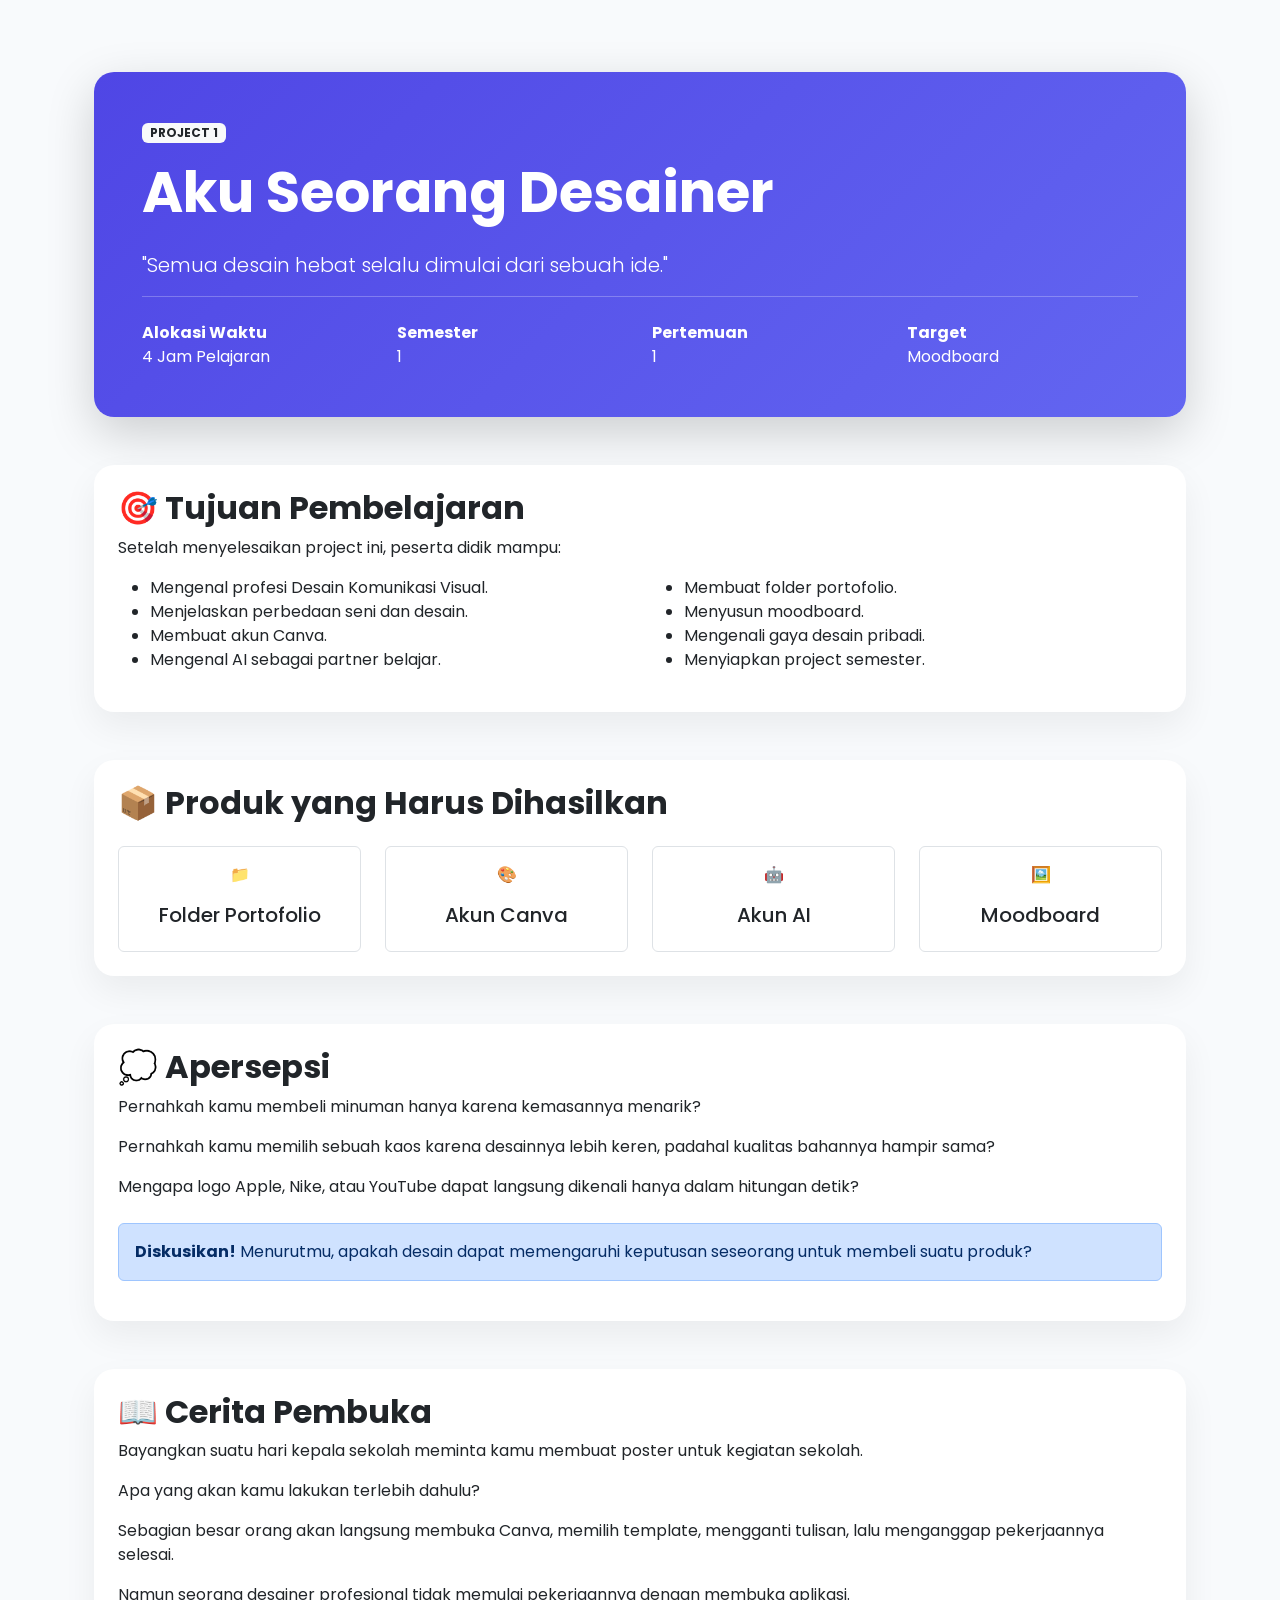
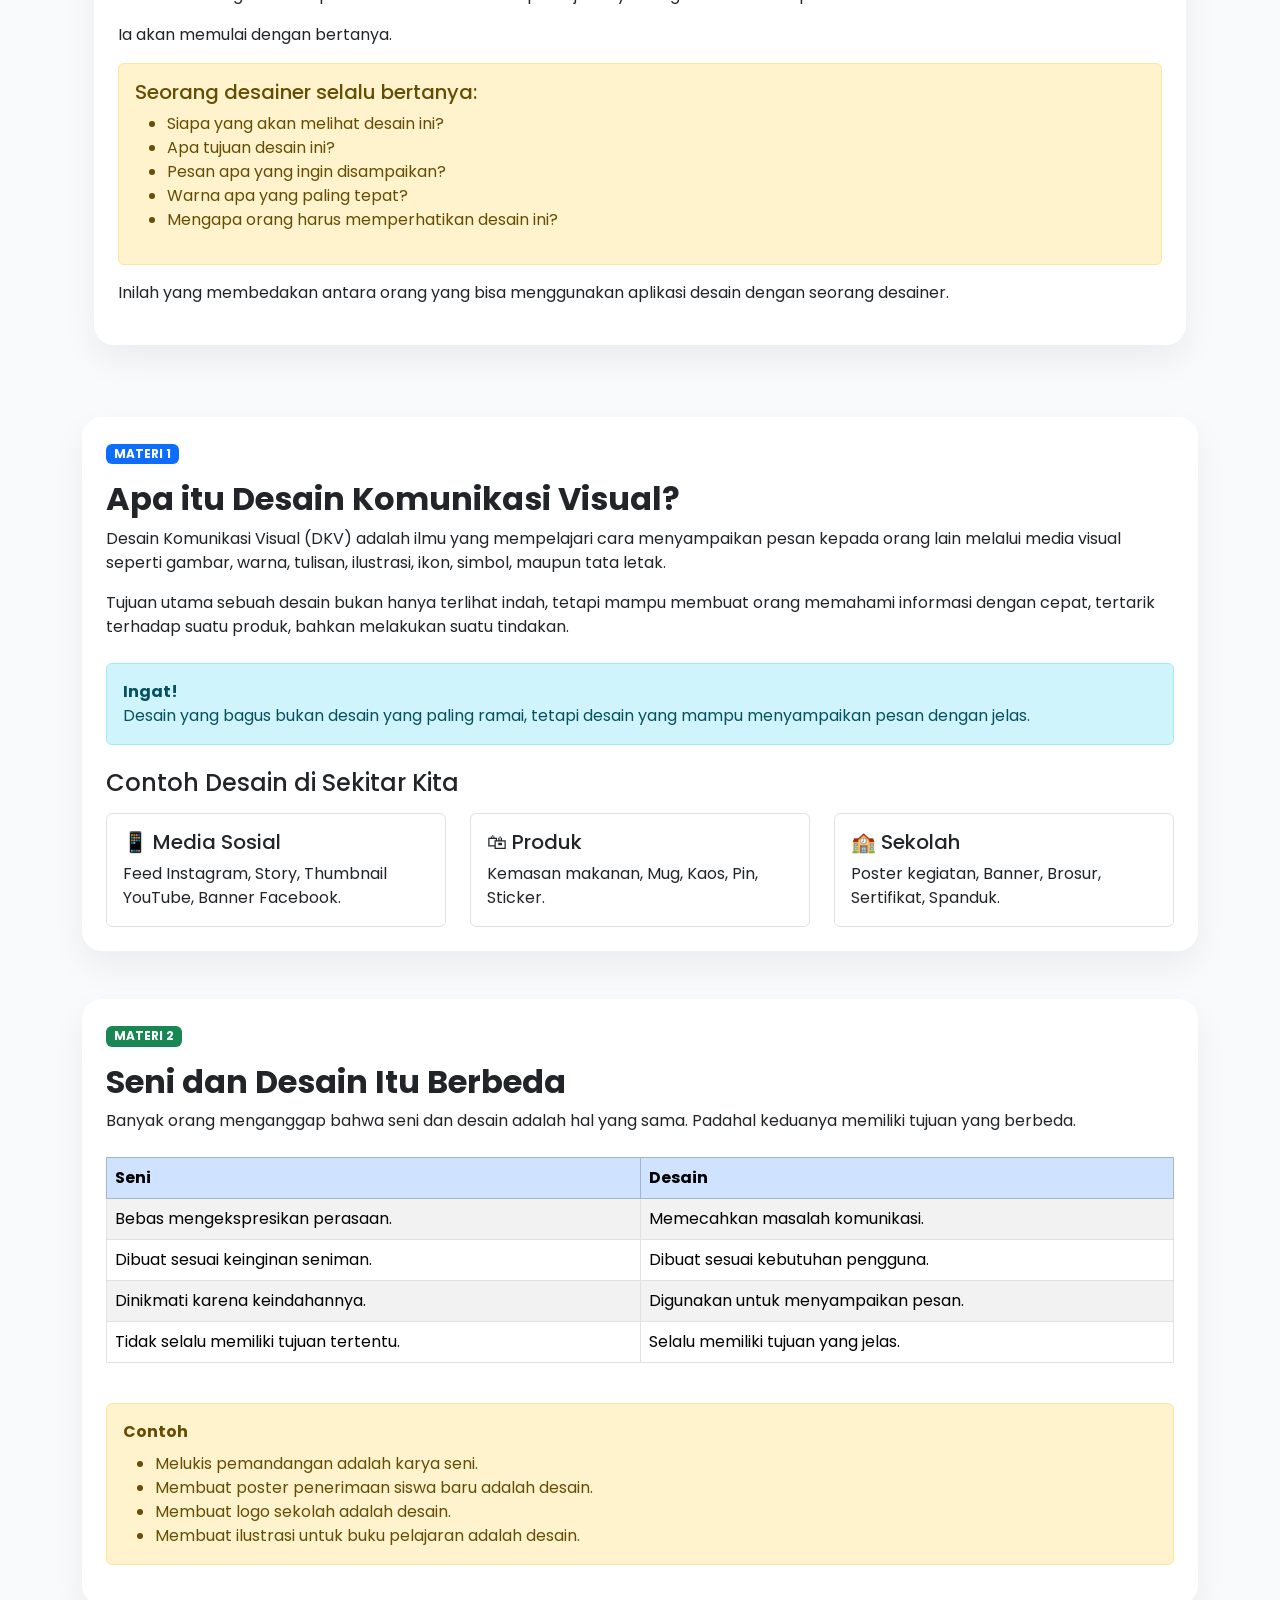
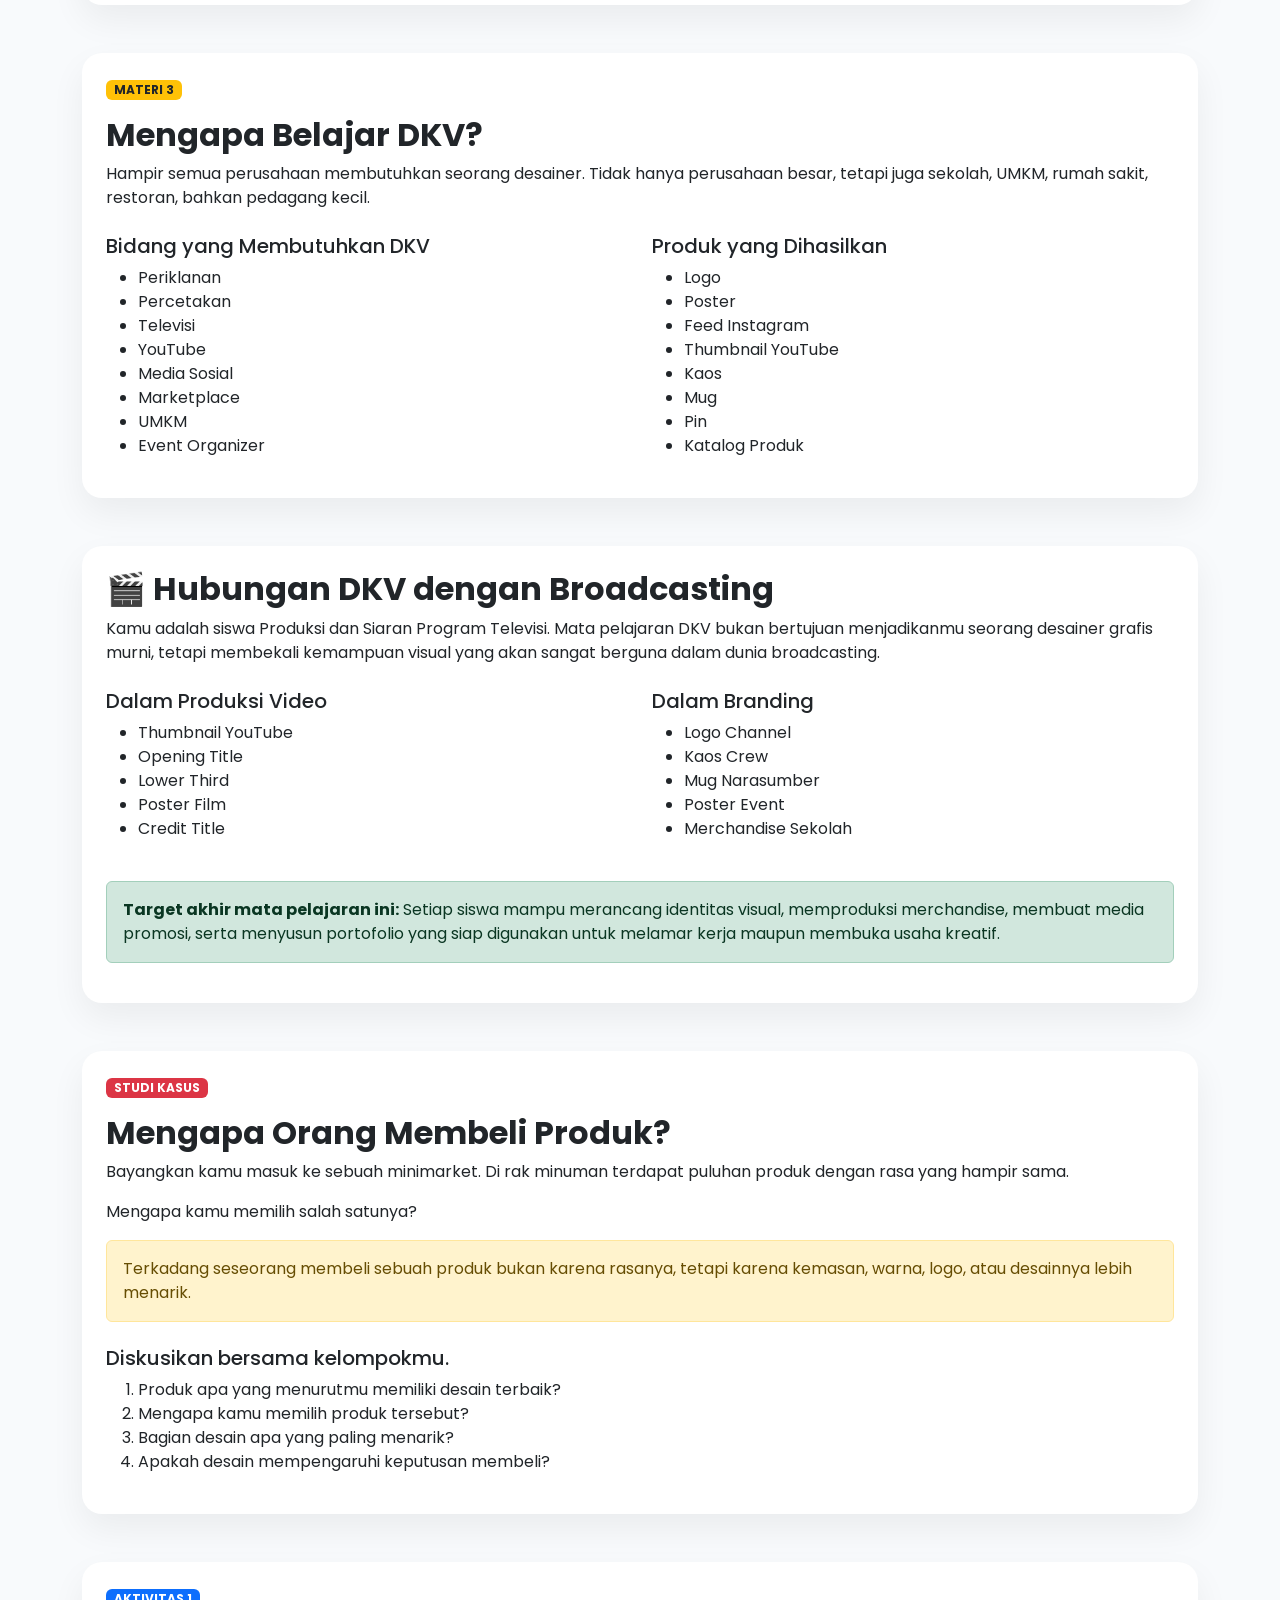
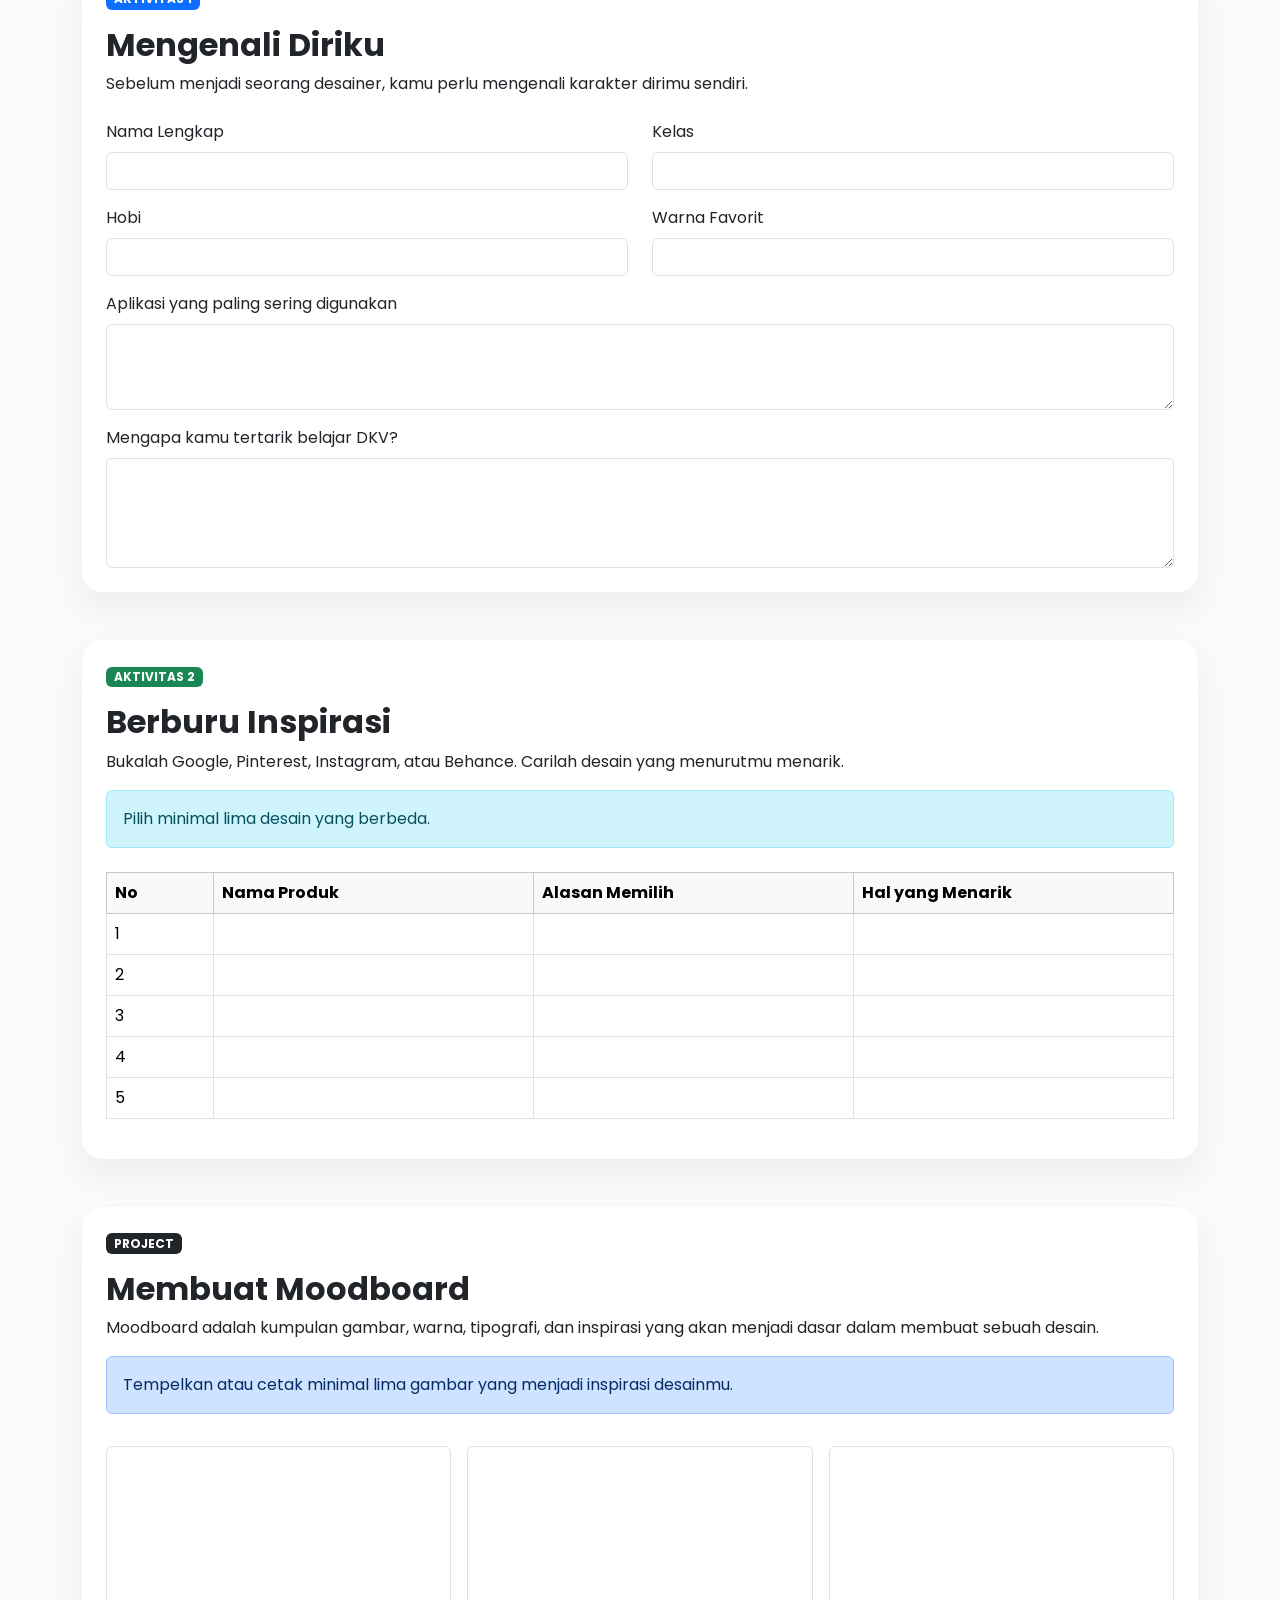
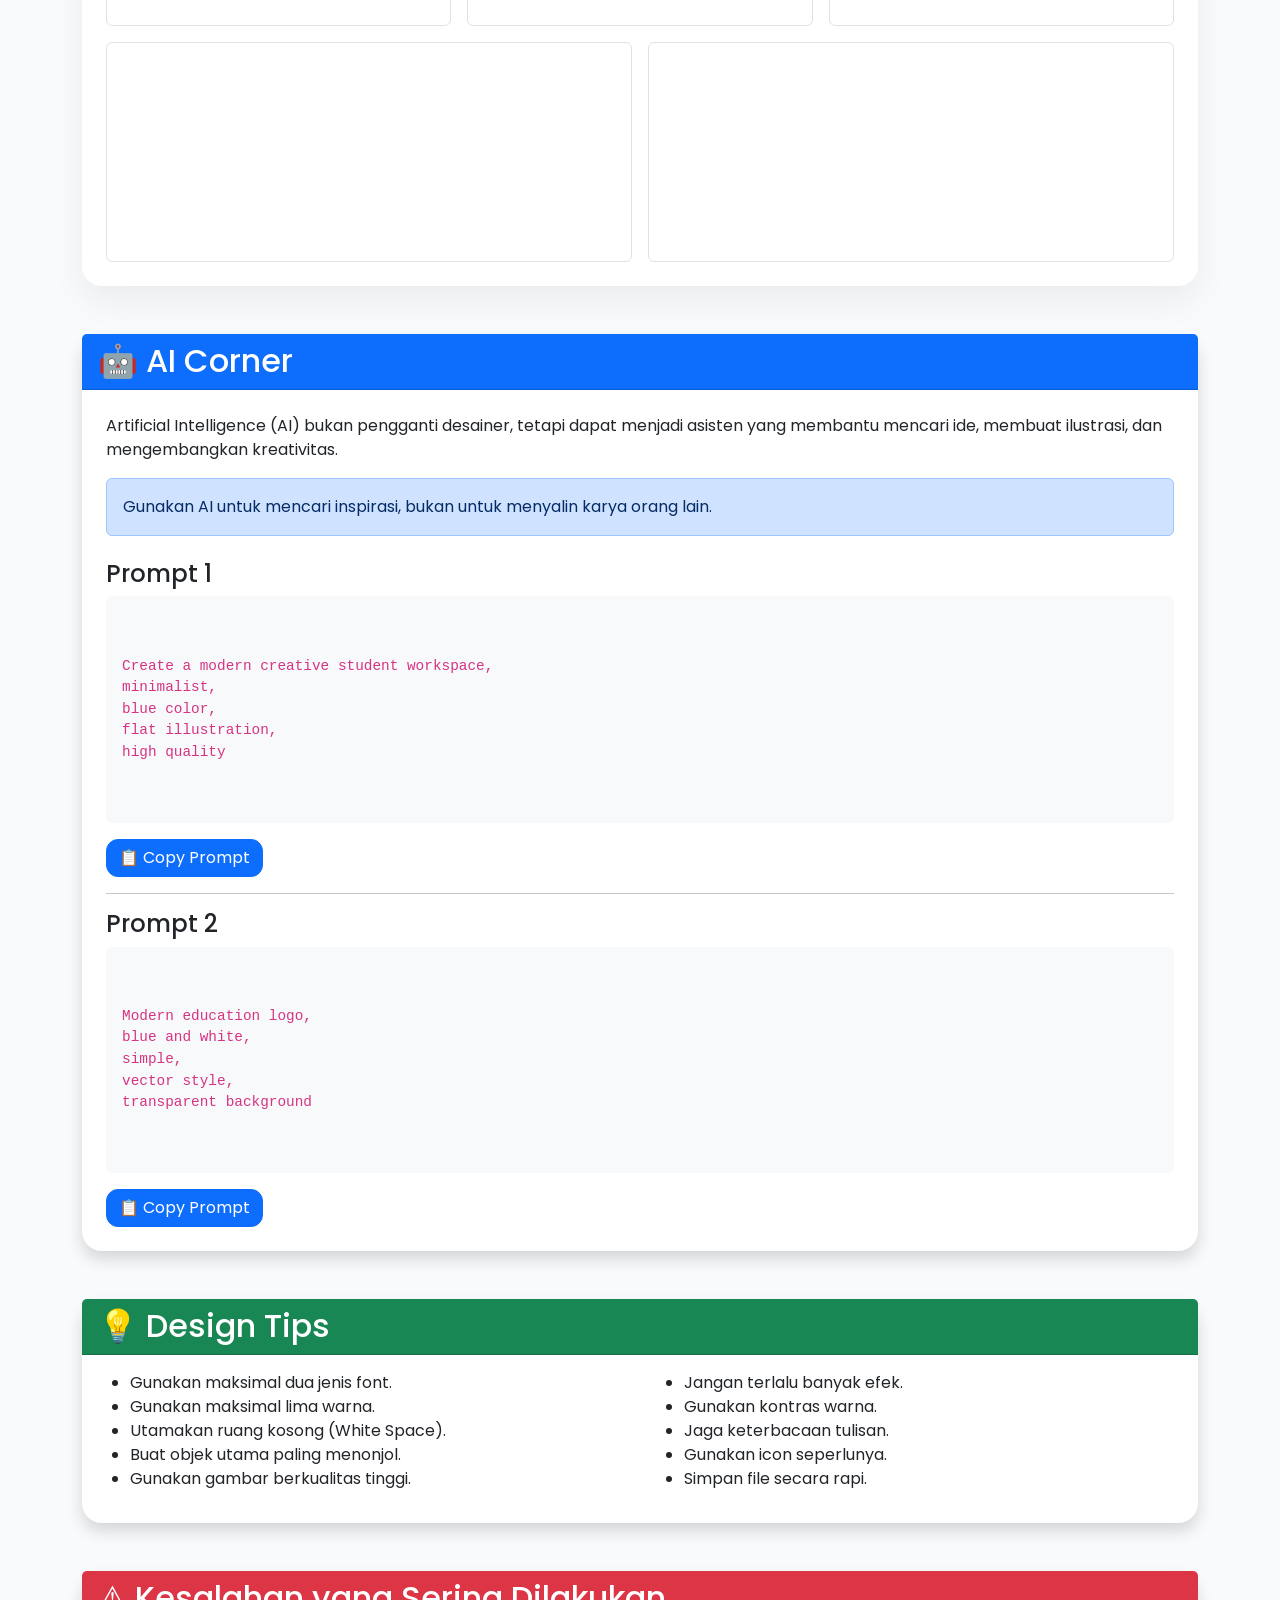
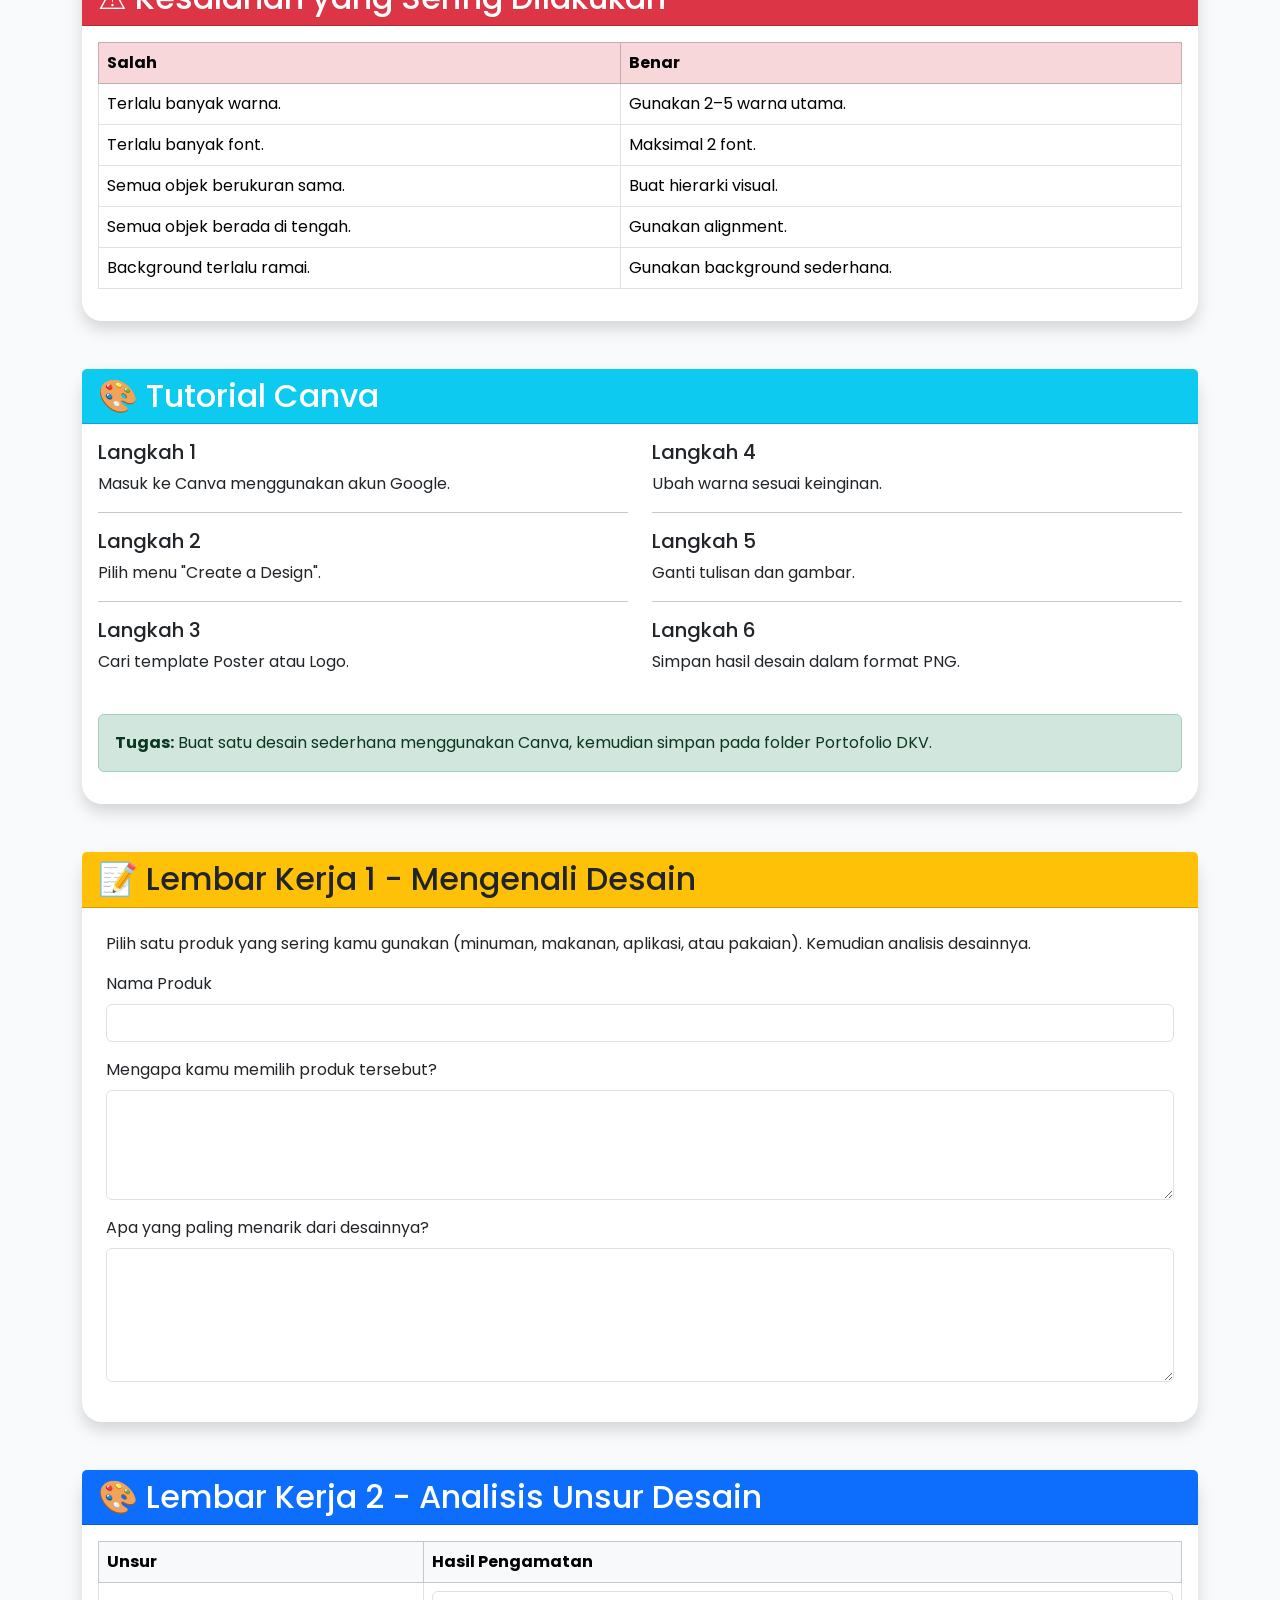
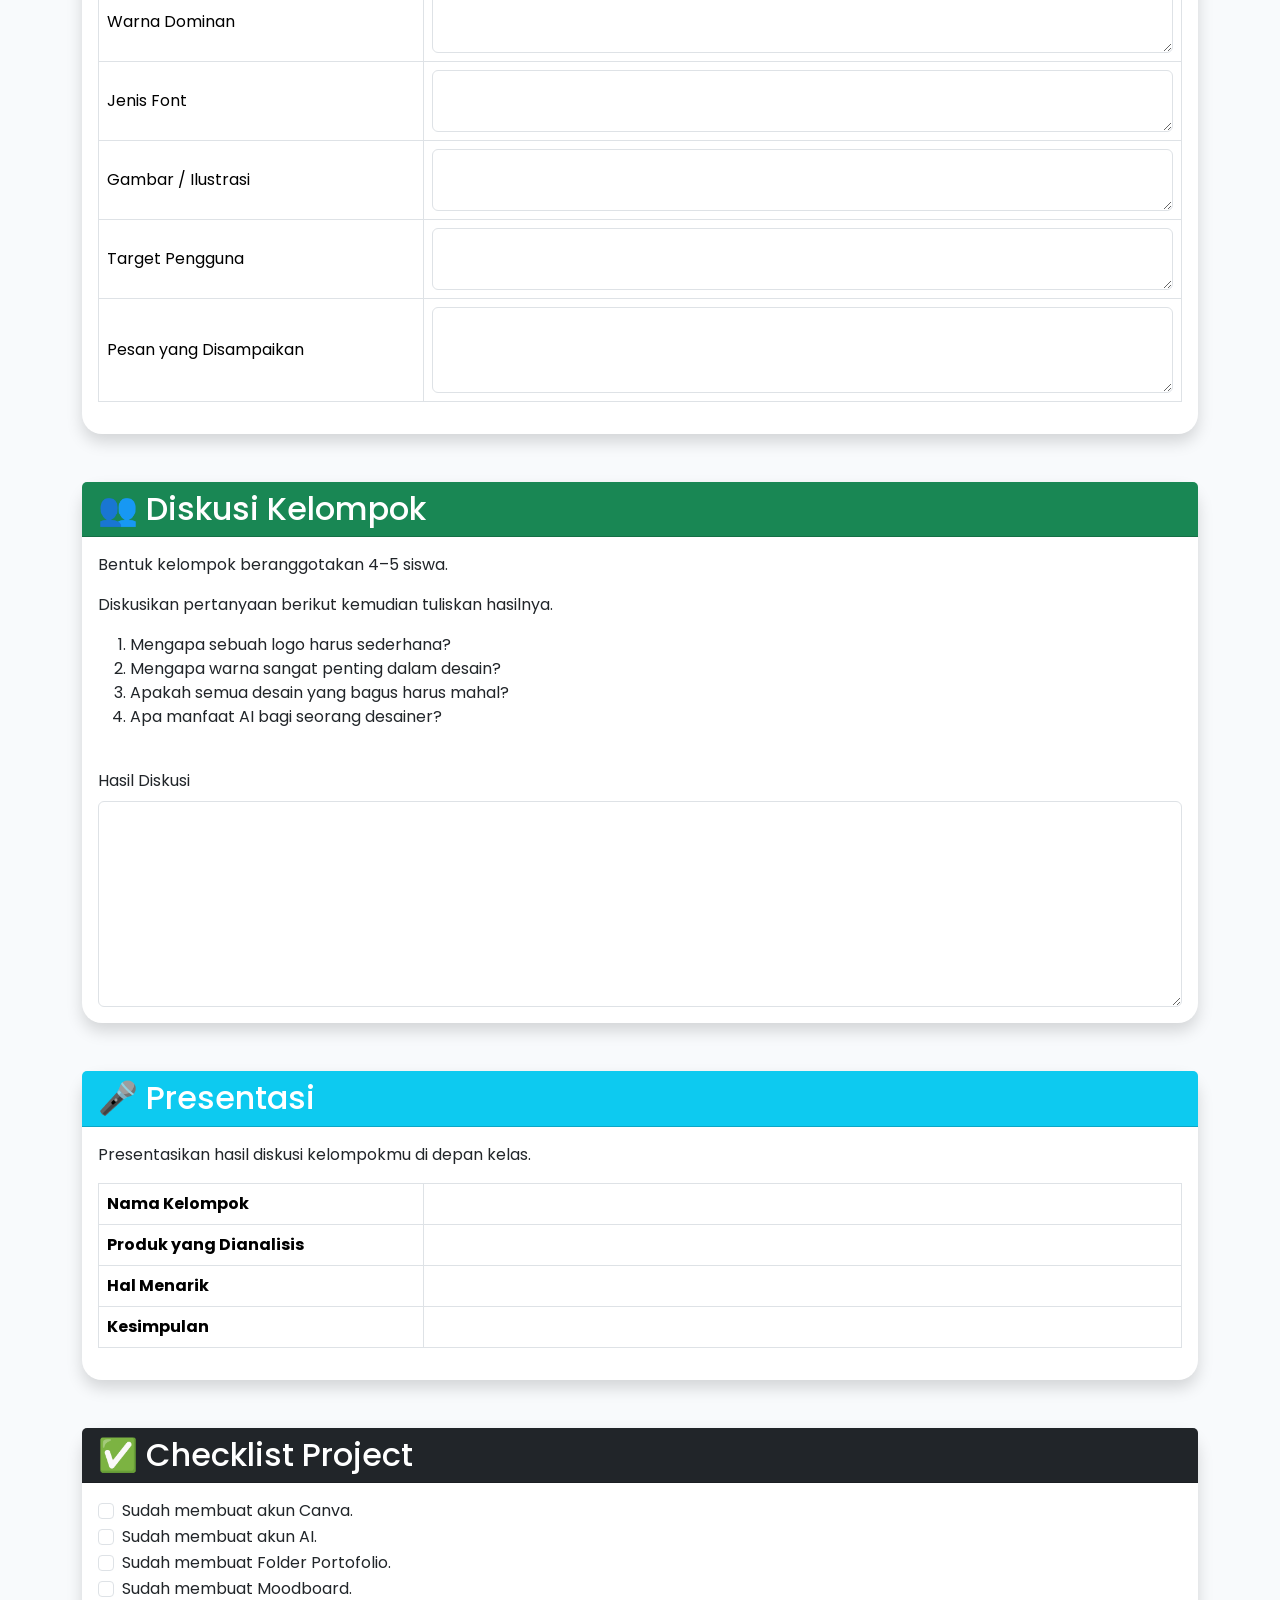
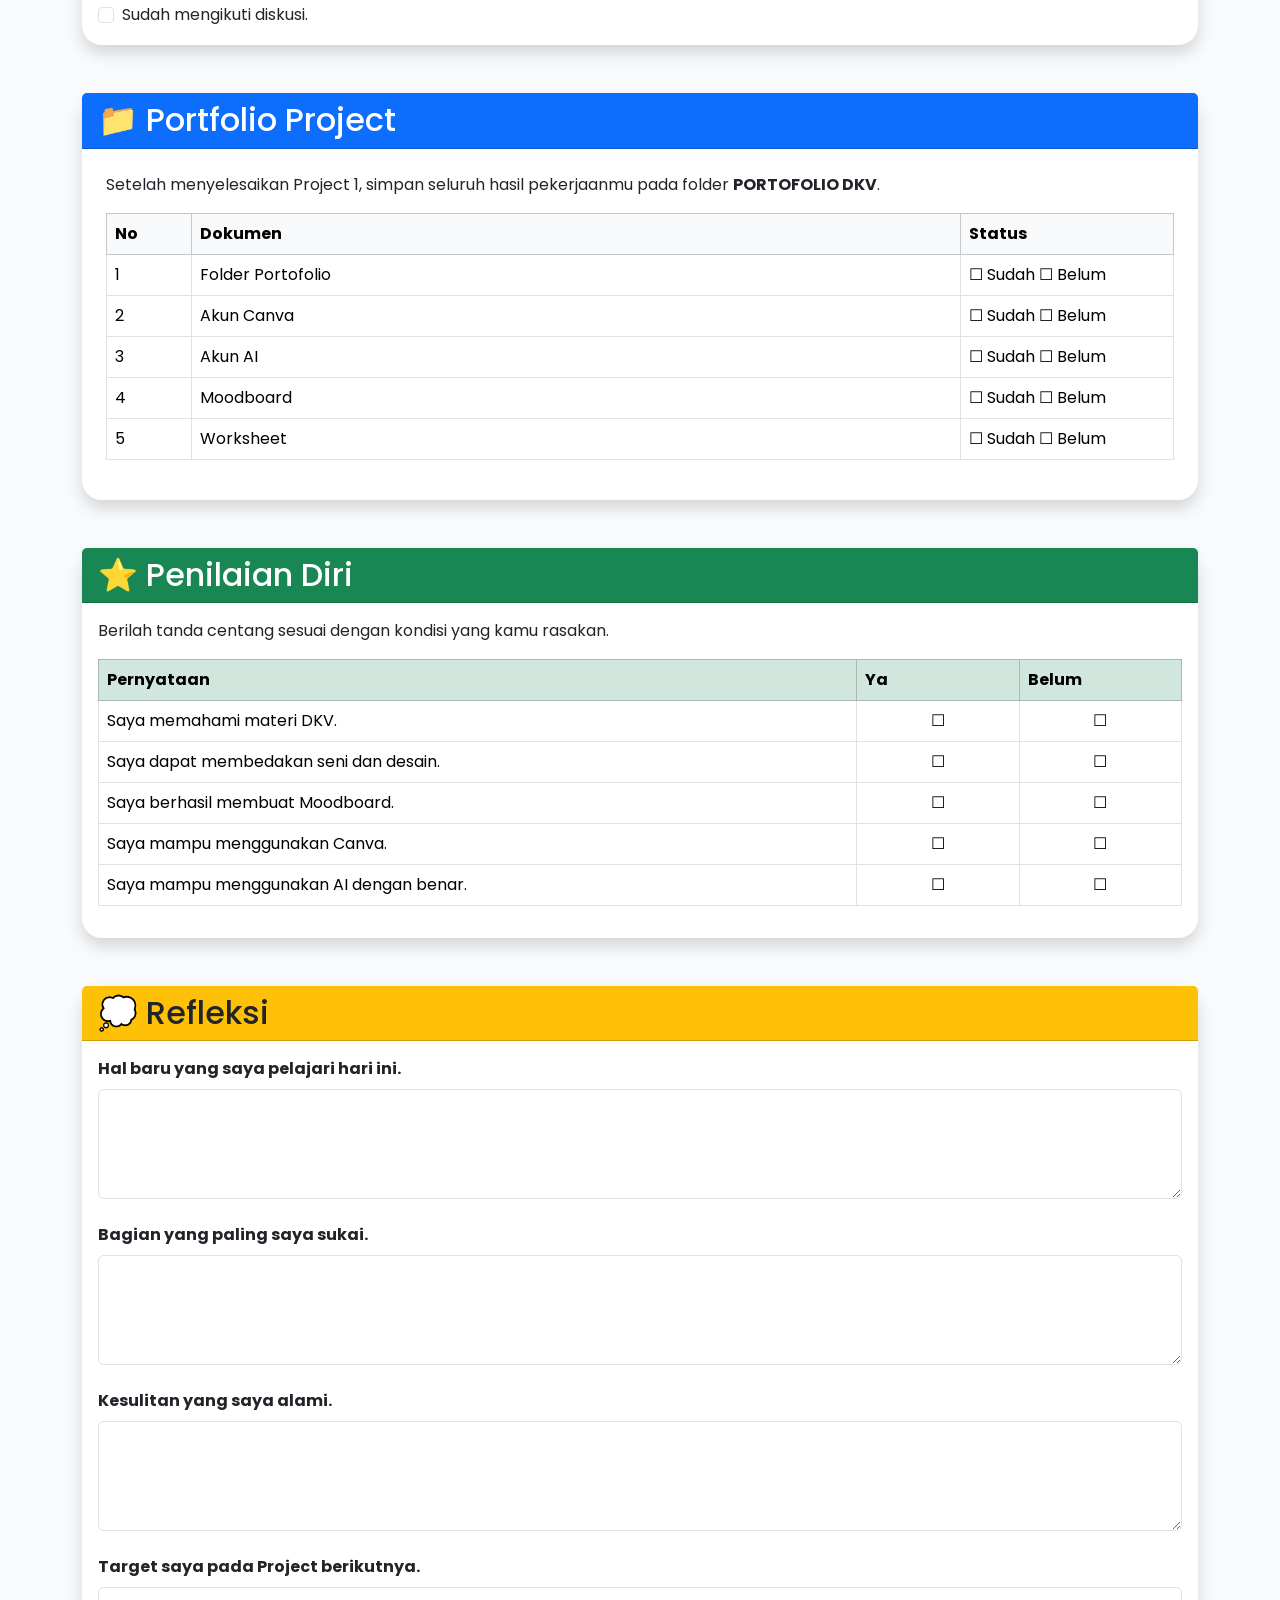
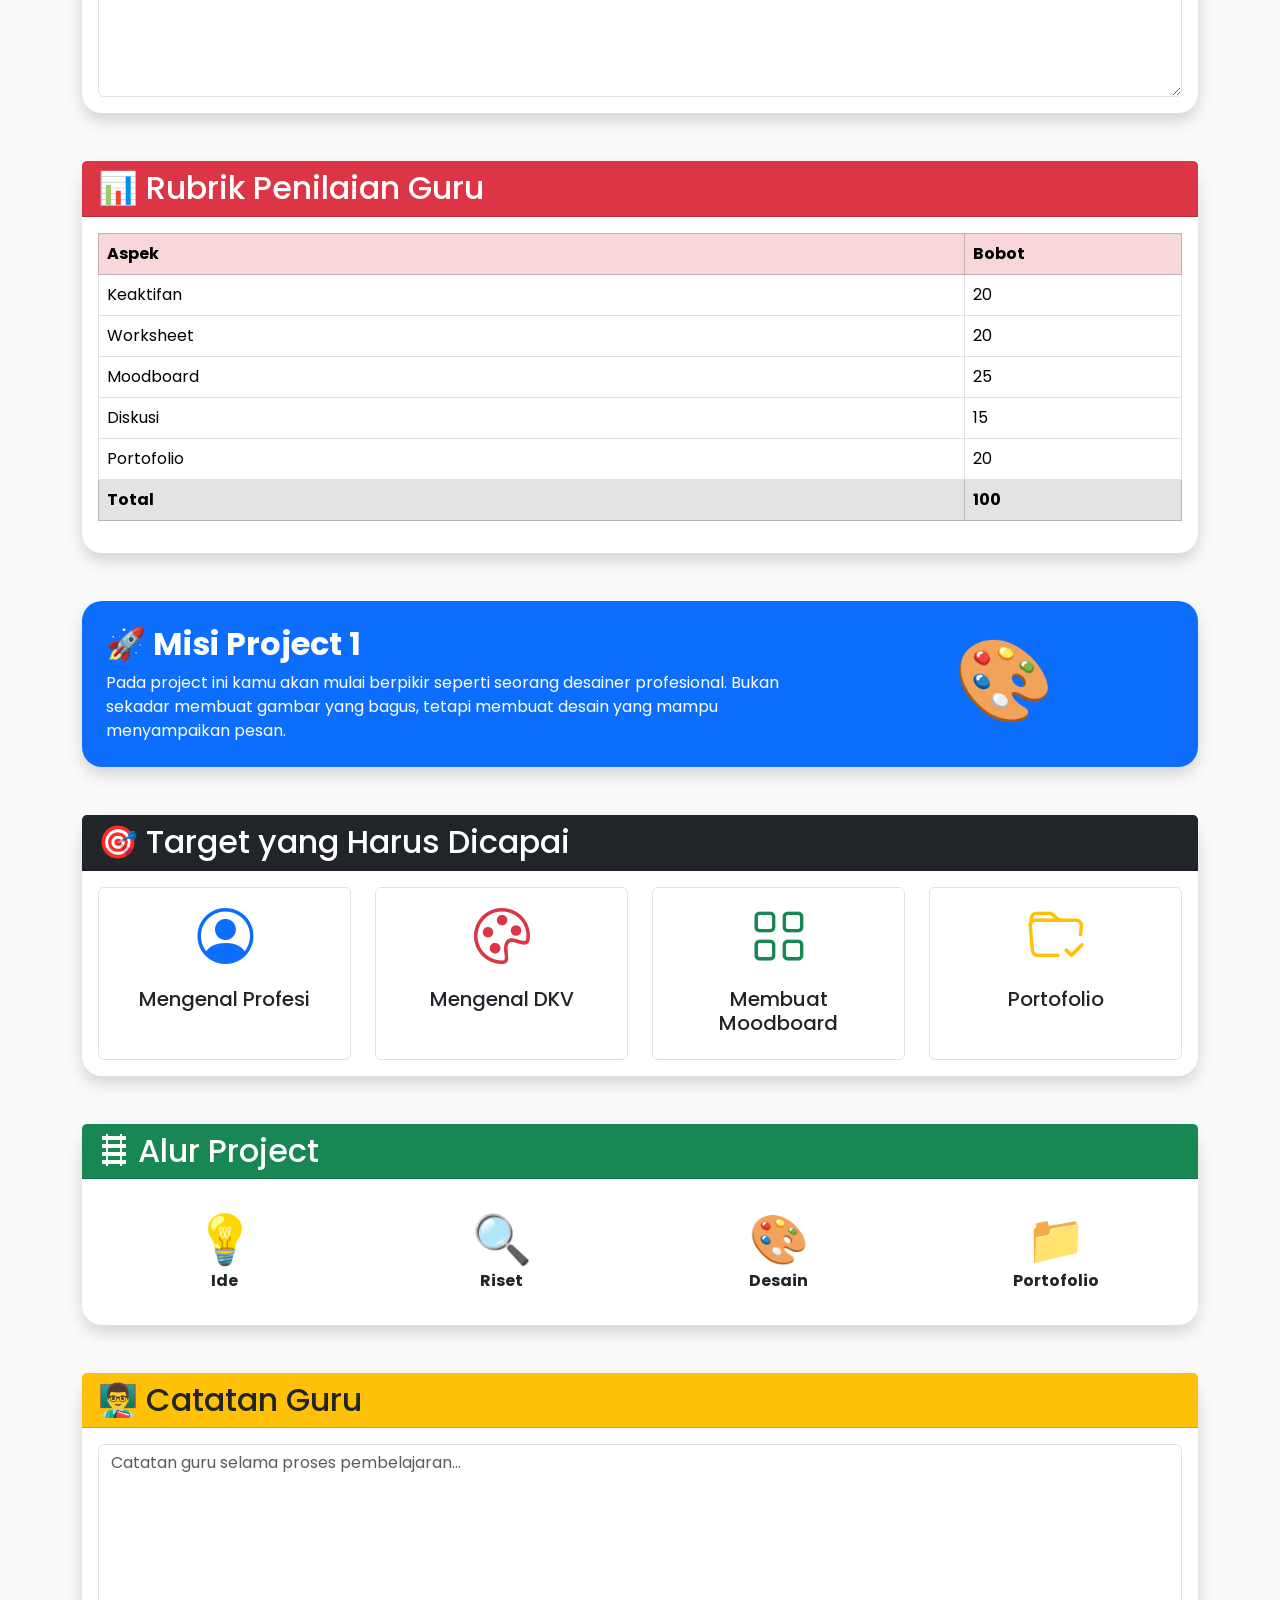
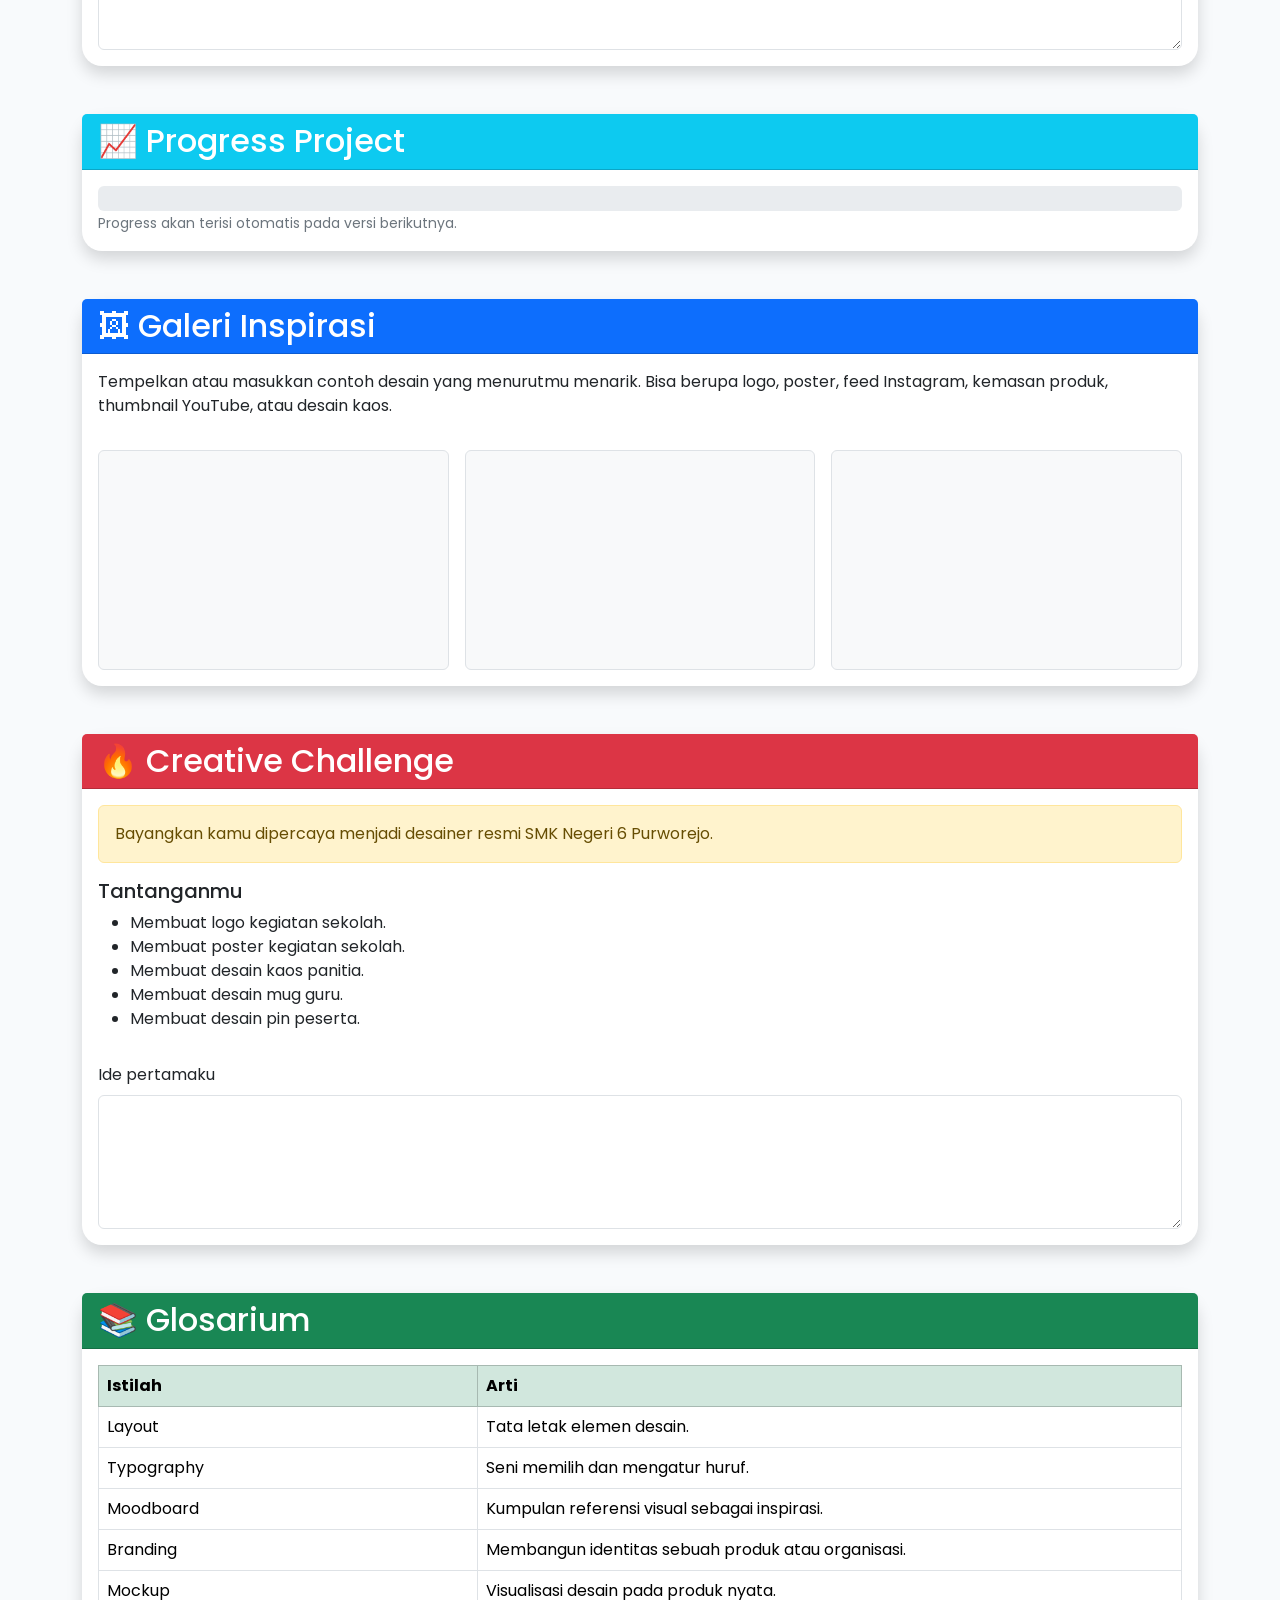
==== project.html @ 038a9706 "feat: complete project 1 workbook with worksheet engine" ====
<!DOCTYPE html>
<html lang="id">

<head>

<meta charset="UTF-8">

<meta name="viewport" content="width=device-width, initial-scale=1">

<title>Project</title>

<link href="https://cdn.jsdelivr.net/npm/bootstrap@5.3.7/dist/css/bootstrap.min.css" rel="stylesheet">

<link href="assets/css/style.css" rel="stylesheet">
<link href="https://cdn.jsdelivr.net/npm/bootstrap-icons@1.13.1/font/bootstrap-icons.css" rel="stylesheet">

</head>

<body>

<div class="container py-5">

    <div id="project-content">

        Loading...

    </div>

</div>

<script src="assets/js/project.js"></script>
<script src="assets/js/worksheet.js"></script>

</body>

</html>
---- assets/css/style.css ----
/* =====================================================
   WORKBOOK DKV
   Version : 1.0
===================================================== */

@import url('https://fonts.googleapis.com/css2?family=Poppins:wght@300;400;500;600;700;800&display=swap');

:root{

    --primary:#4F46E5;
    --primary-light:#EEF2FF;

    --success:#22C55E;
    --warning:#F59E0B;
    --danger:#EF4444;

    --dark:#0F172A;

    --gray:#64748B;

    --border:#E2E8F0;

    --background:#F8FAFC;

    --card:#FFFFFF;

    --radius:20px;

    --shadow:0 15px 35px rgba(0,0,0,.06);

    --transition:.3s ease;

}

*{

    margin:0;
    padding:0;
    box-sizing:border-box;

}

body{

    font-family:'Poppins',sans-serif;

    background:var(--background);

    color:var(--dark);

}

a{

    text-decoration:none;

}

.wrapper{

    display:flex;

    min-height:100vh;

}

/* ===================================
        SIDEBAR
=================================== */

.sidebar{

    width:280px;

    background:white;

    border-right:1px solid var(--border);

    position:fixed;

    top:0;

    left:0;

    bottom:0;

    overflow:auto;

    z-index:1000;

}

.sidebar-header{

    padding:30px;

    display:flex;

    align-items:center;

    gap:15px;

}

.logo{

    width:60px;

    height:60px;

    border-radius:16px;

    background:var(--primary);

    color:white;

    display:flex;

    align-items:center;

    justify-content:center;

    font-size:28px;

}

.menu{

    list-style:none;

    padding:10px;

}

.menu li{

    margin-bottom:10px;

}

.menu a{

    display:flex;

    align-items:center;

    gap:15px;

    padding:15px 20px;

    border-radius:15px;

    color:var(--gray);

    font-weight:500;

    transition:var(--transition);

}

.menu a:hover{

    background:var(--primary-light);

    color:var(--primary);

}

.menu a.active{

    background:var(--primary);

    color:white;

}

/* ===================================
        CONTENT
=================================== */

.content{

    margin-left:280px;

    width:100%;

    padding:35px;

}

/* ===================================
        NAVBAR
=================================== */

.navbar{

    background:white;

    border-radius:var(--radius);

    padding:20px 30px;

    box-shadow:var(--shadow);

}

/* ===================================
        CARD
=================================== */

.card{

    border:none;

    border-radius:var(--radius);

    box-shadow:var(--shadow);

}

.dashboard-card{

    transition:.3s;

}

.dashboard-card:hover{

    transform:translateY(-6px);

}

.project-card{

    transition:.3s;

}

.project-card:hover{

    transform:translateY(-8px);

}

/* ===================================
        WELCOME CARD
=================================== */

.welcome-card{

    background:linear-gradient(135deg,#4F46E5,#6366F1);

    color:white;

}

.welcome-card p{

    color:#E2E8F0 !important;

}

.welcome-card .btn{

    border-radius:12px;

    padding:12px 24px;

}

/* ===================================
        ICON
=================================== */

.icon-circle{

    width:70px;

    height:70px;

    border-radius:18px;

    display:flex;

    align-items:center;

    justify-content:center;

}

/* ===================================
        TIMELINE
=================================== */

.timeline-item{

    position:relative;

}

.timeline-circle{

    width:70px;

    height:70px;

    border-radius:50%;

    display:flex;

    align-items:center;

    justify-content:center;

    margin:auto;

}

/* ===================================
        BUTTON
=================================== */

.btn{

    border-radius:12px;

    transition:.3s;

}

.btn:hover{

    transform:translateY(-2px);

}

/* ===================================
        CODE
=================================== */

code{

    white-space:pre-wrap;

    display:block;

    font-size:.9rem;

}

/* ===================================
        FOOTER
=================================== */

footer{

    margin-top:50px;

}

/* ===================================
        RESPONSIVE
=================================== */

@media(max-width:992px){

    .sidebar{

        display:none;

    }

    .content{

        margin-left:0;

        padding:20px;

    }

}

/* ================================
Worksheet Toast
================================ */

.worksheet-toast{

    position:fixed;

    right:20px;

    bottom:20px;

    background:#198754;

    color:white;

    padding:12px 20px;

    border-radius:12px;

    opacity:0;

    transition:.3s;

    z-index:99999;

    box-shadow:0 10px 25px rgba(0,0,0,.15);

}

.worksheet-toast.show{

    opacity:1;

}
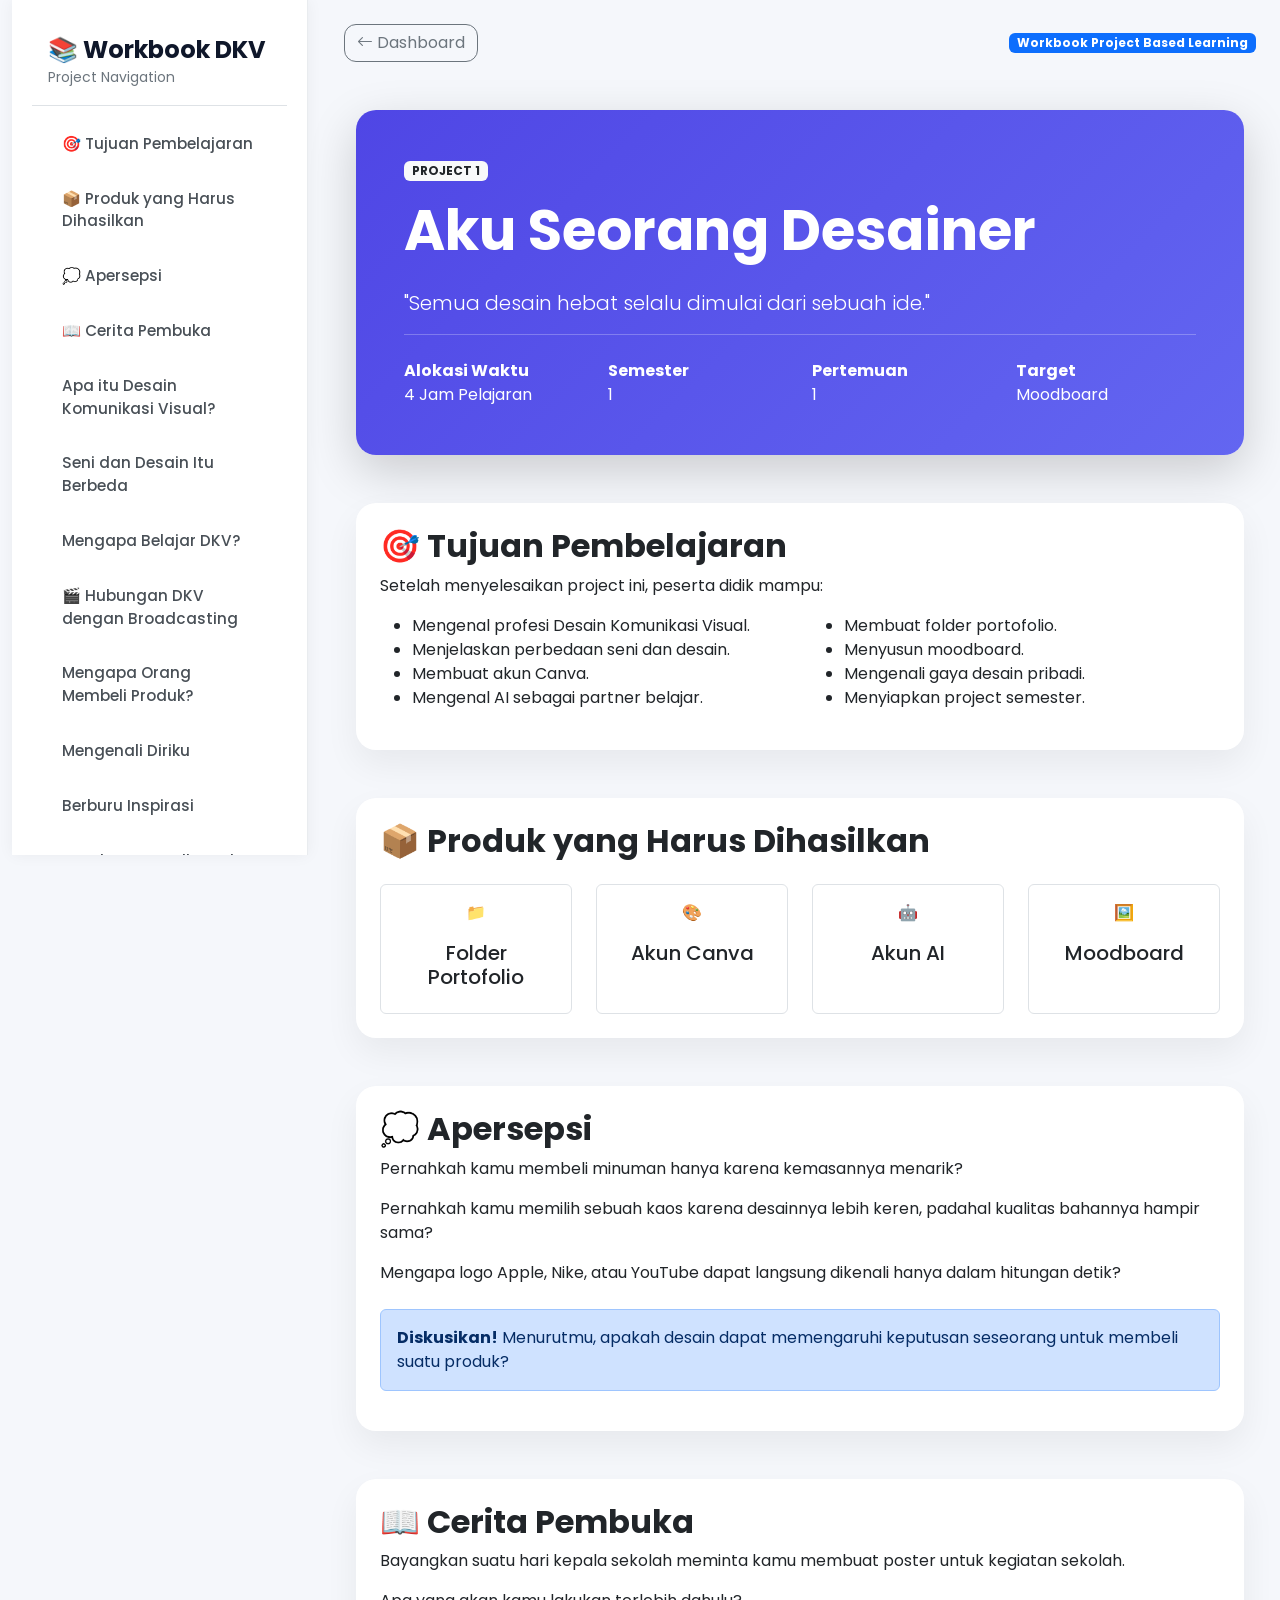
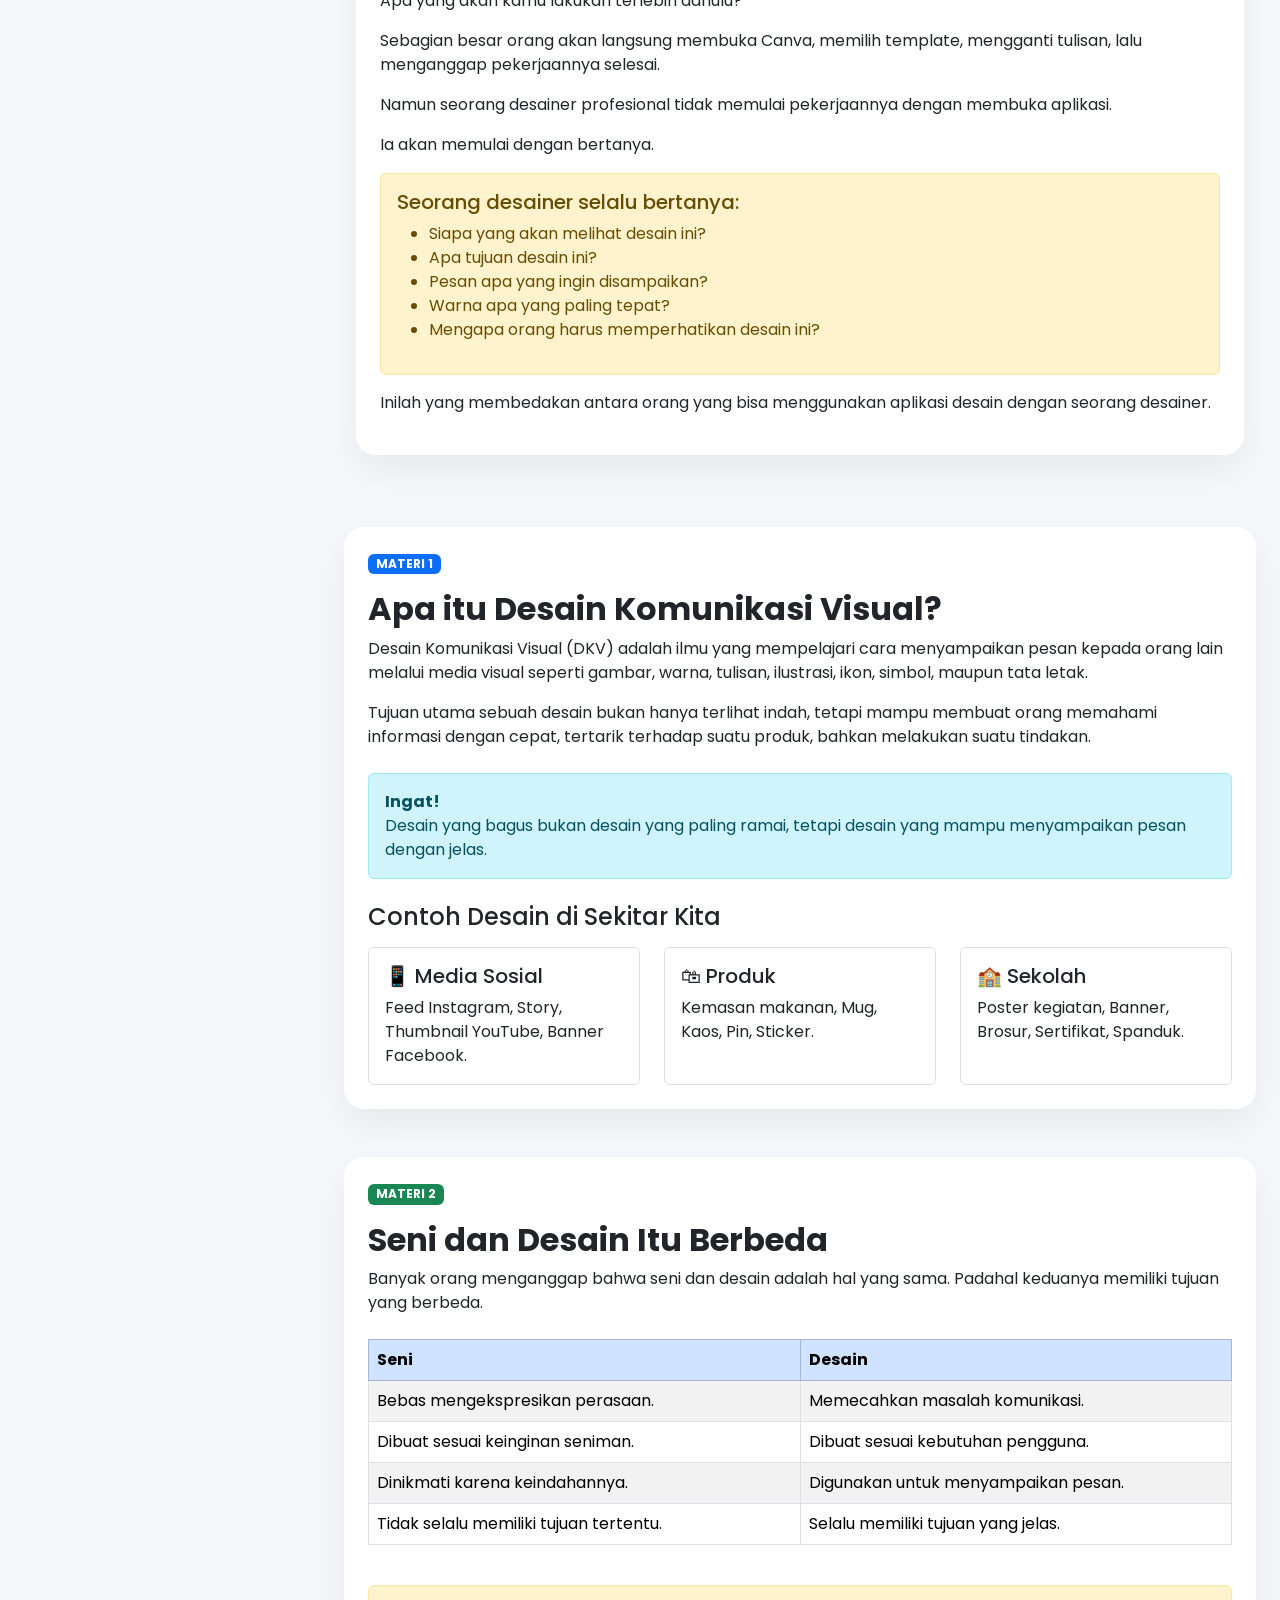
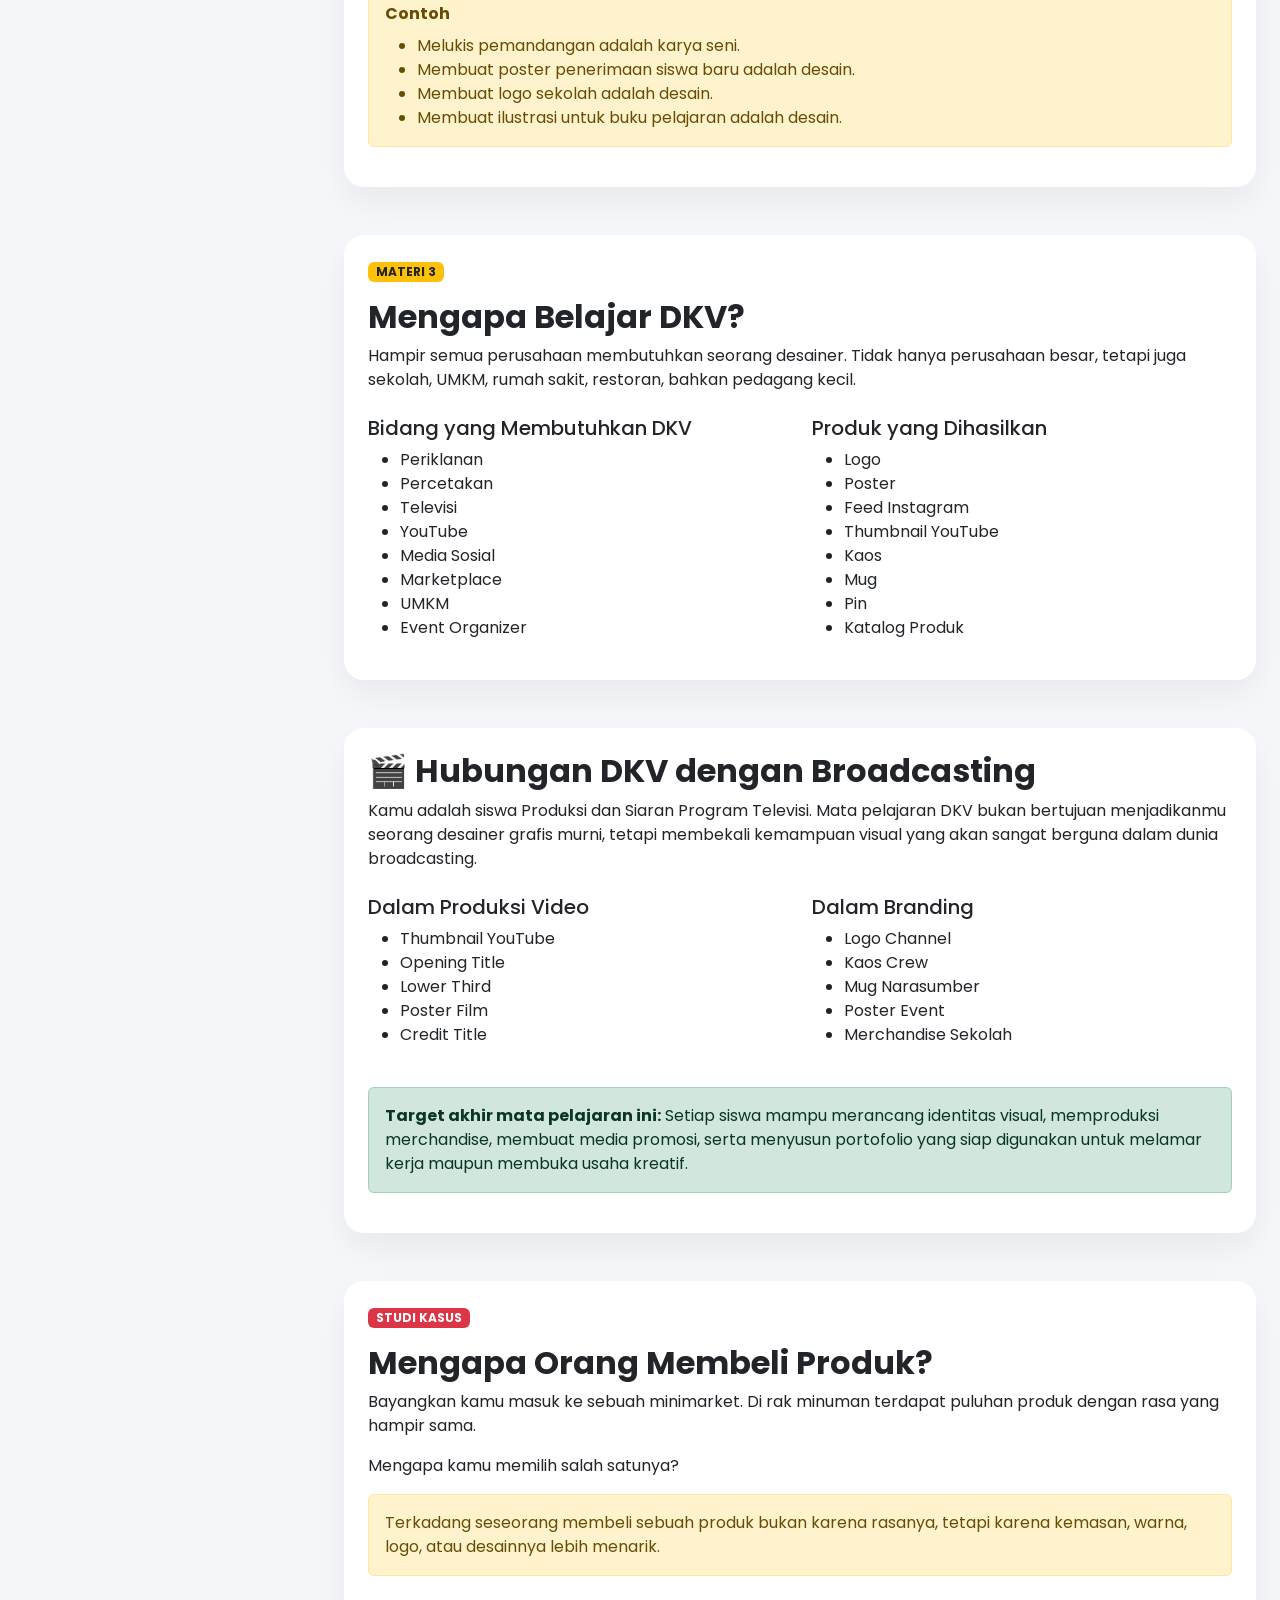
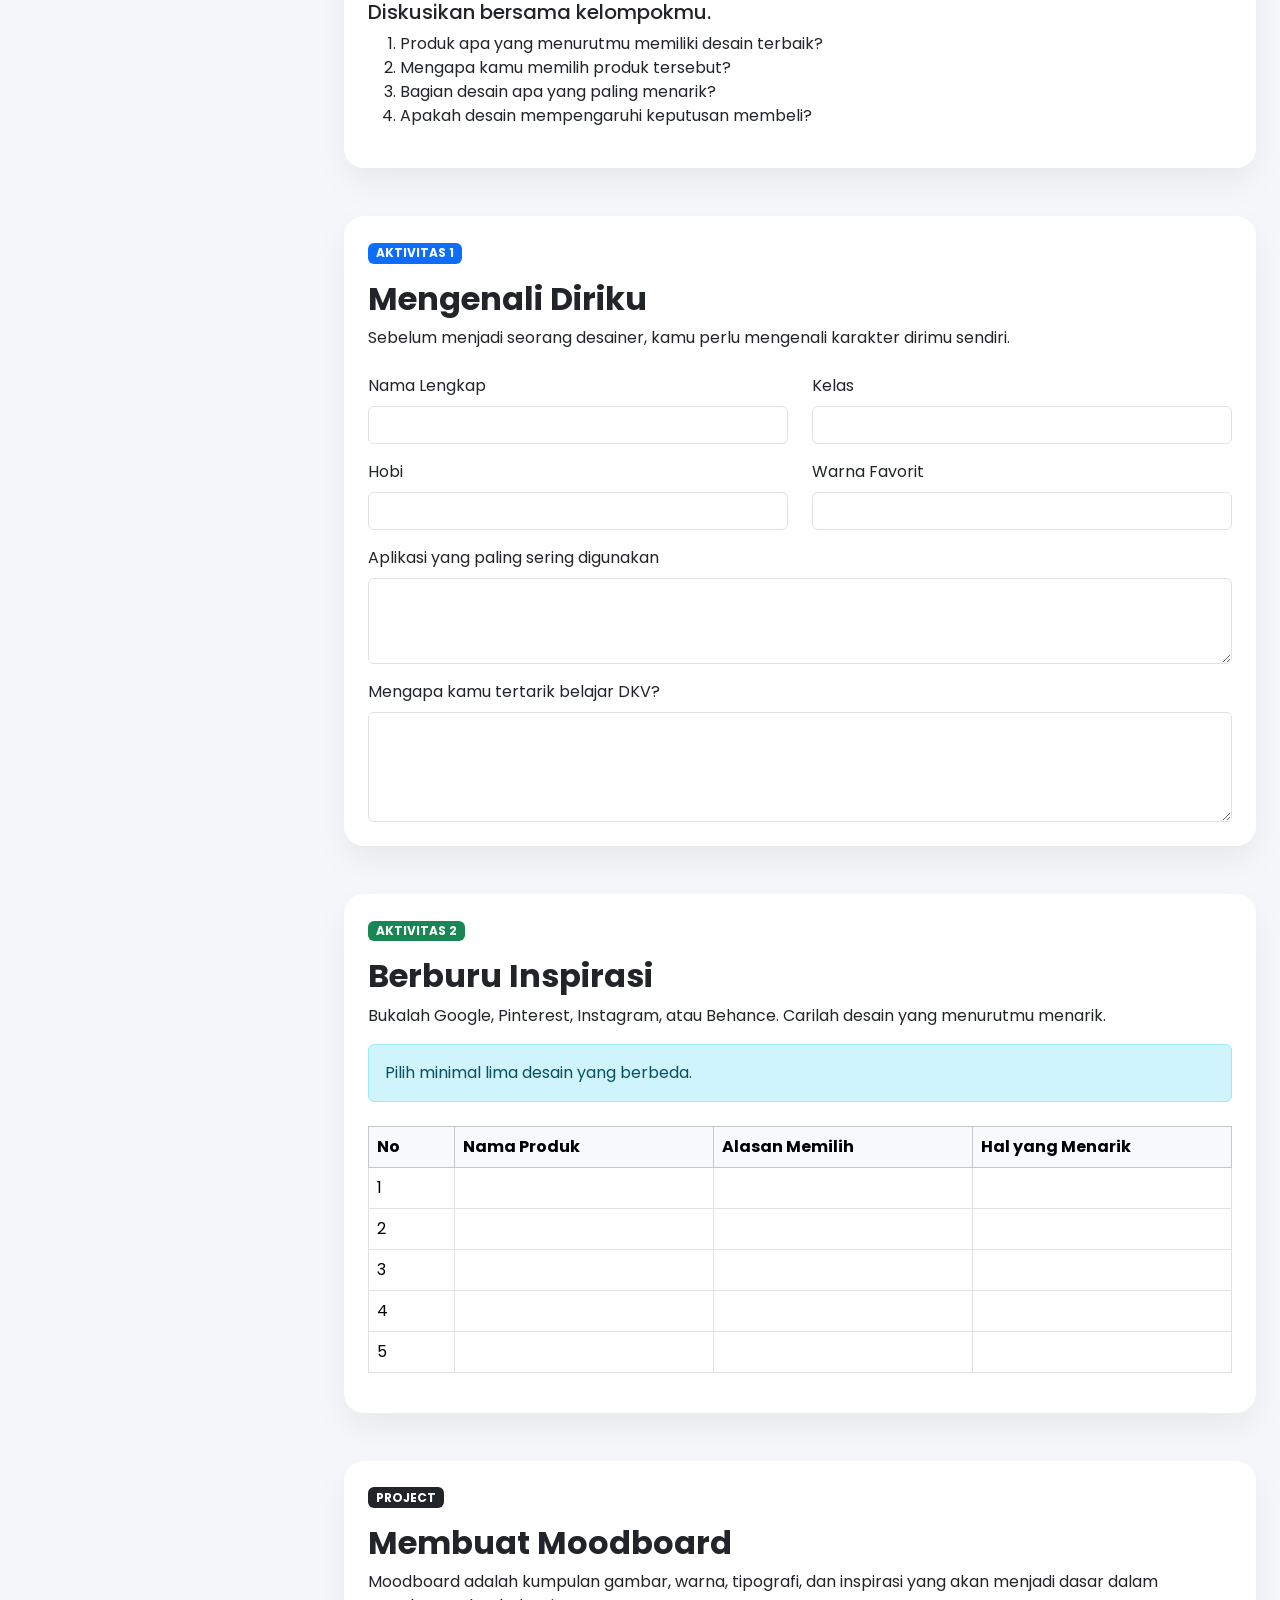
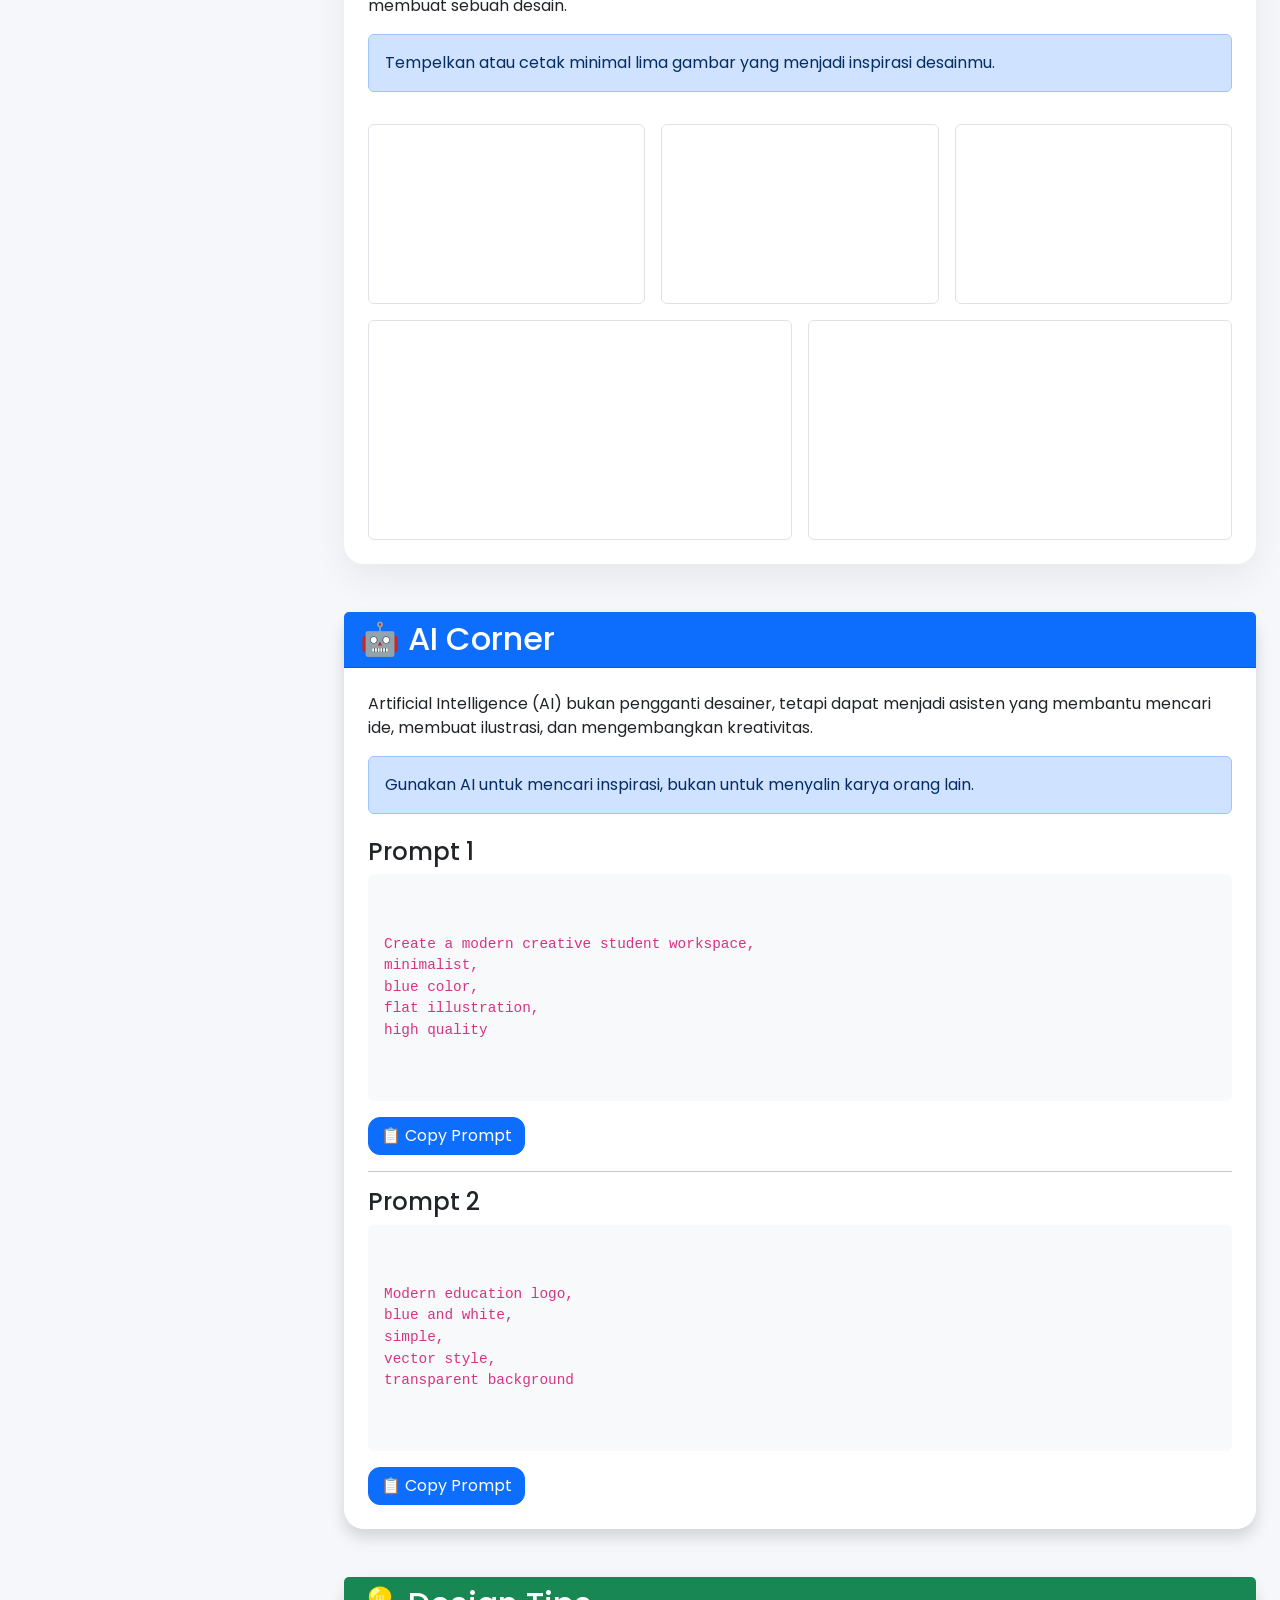
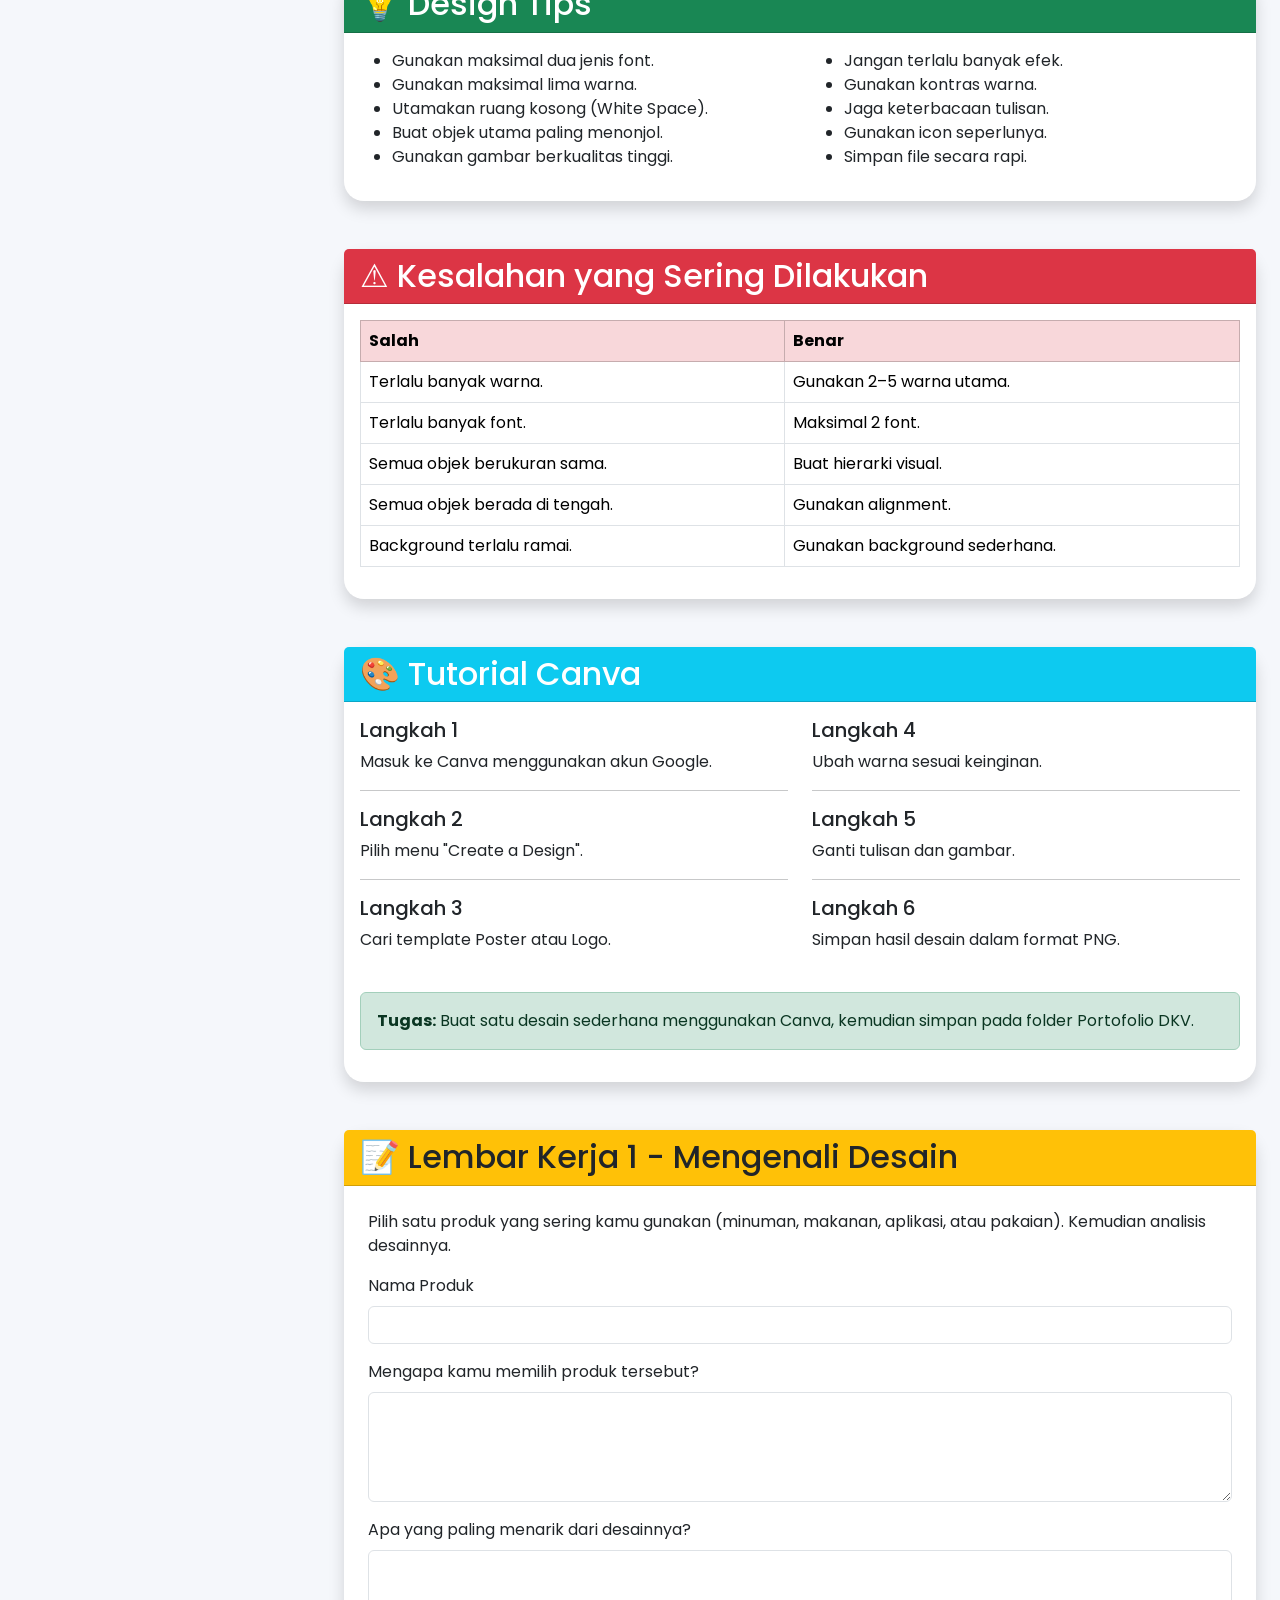
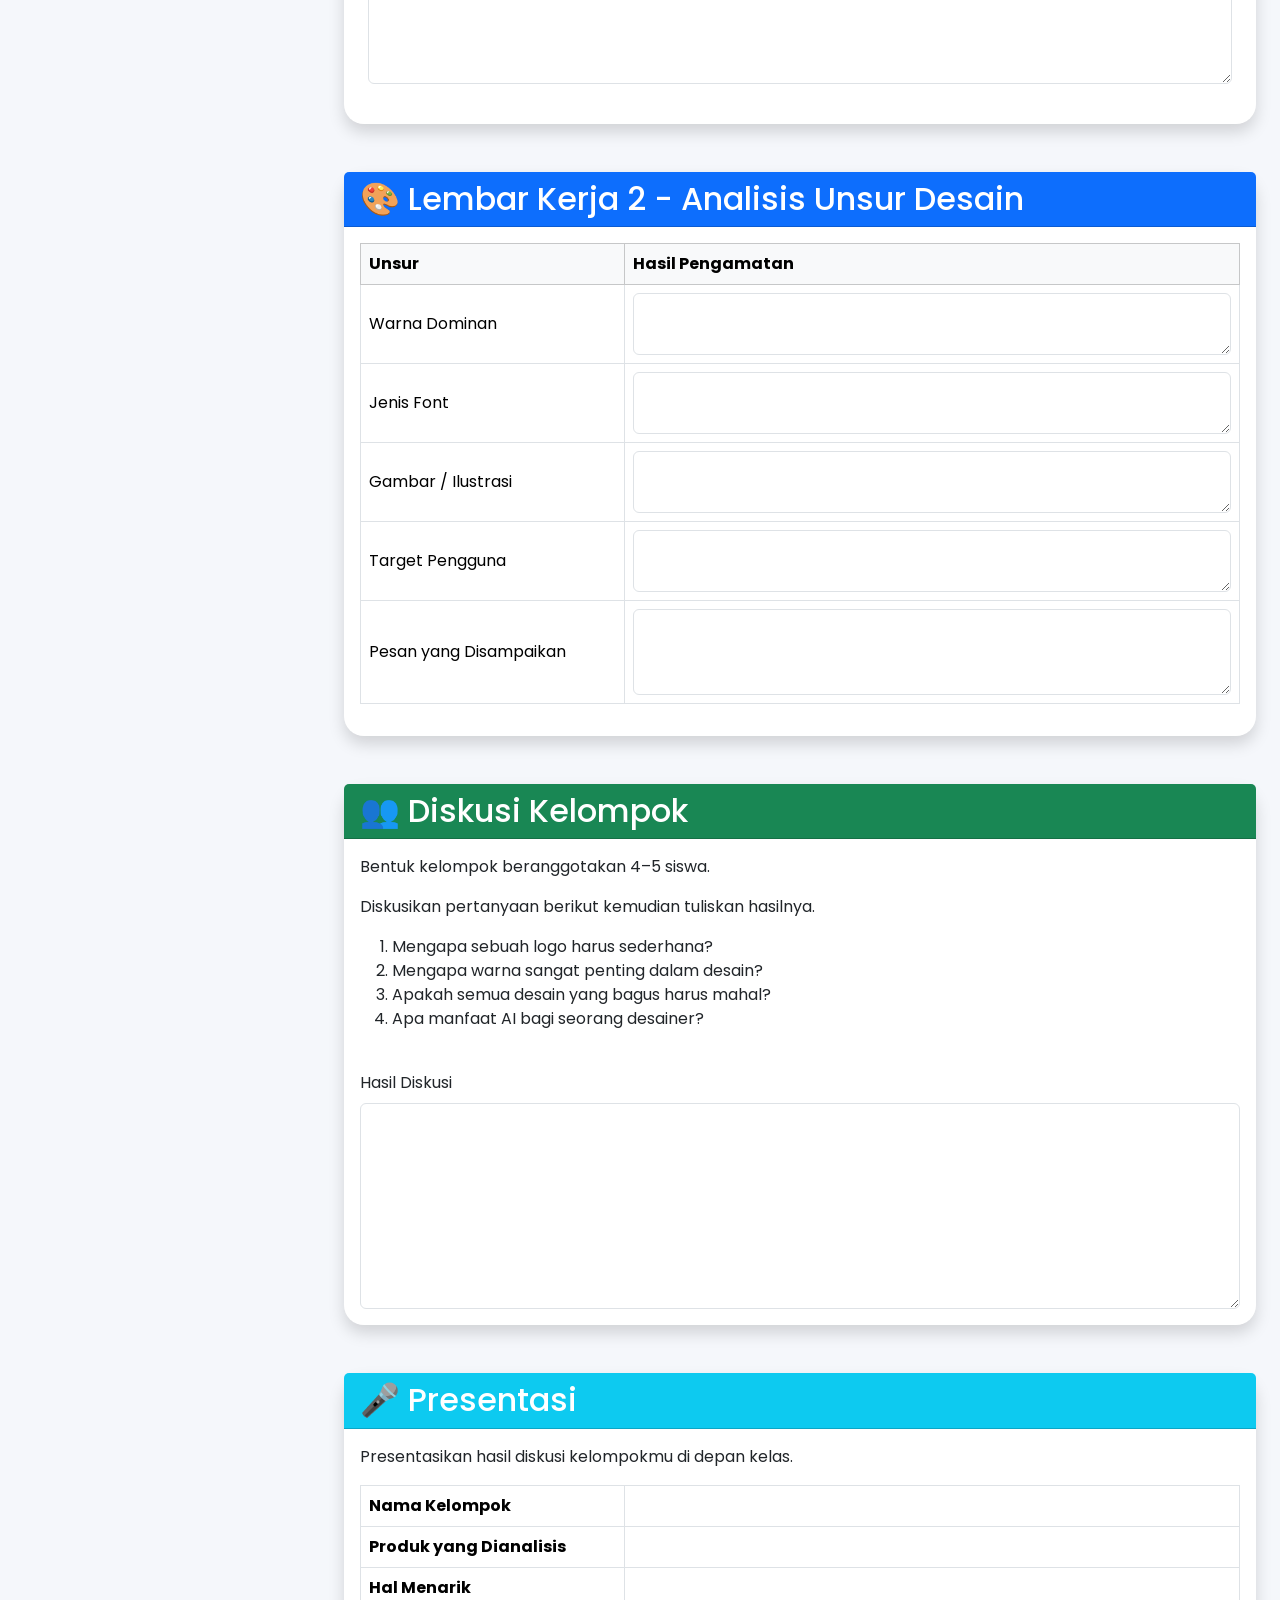
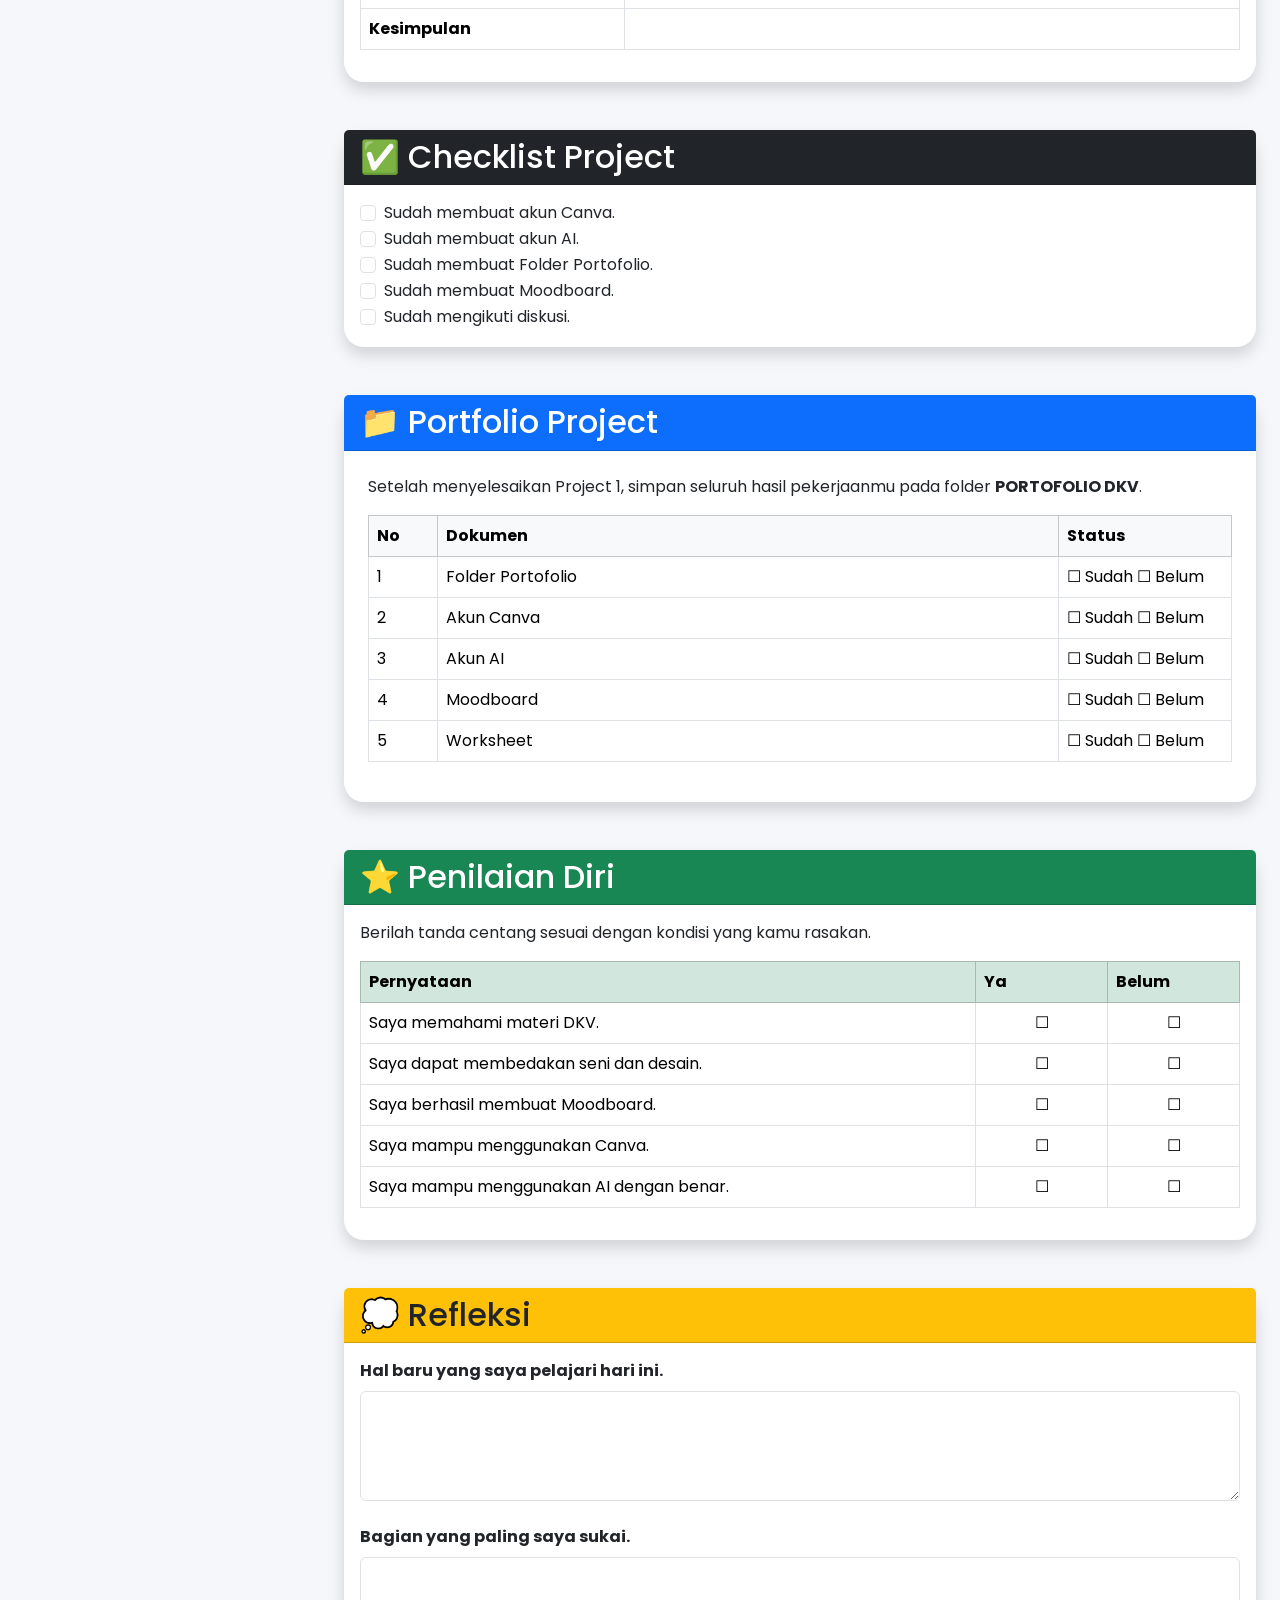
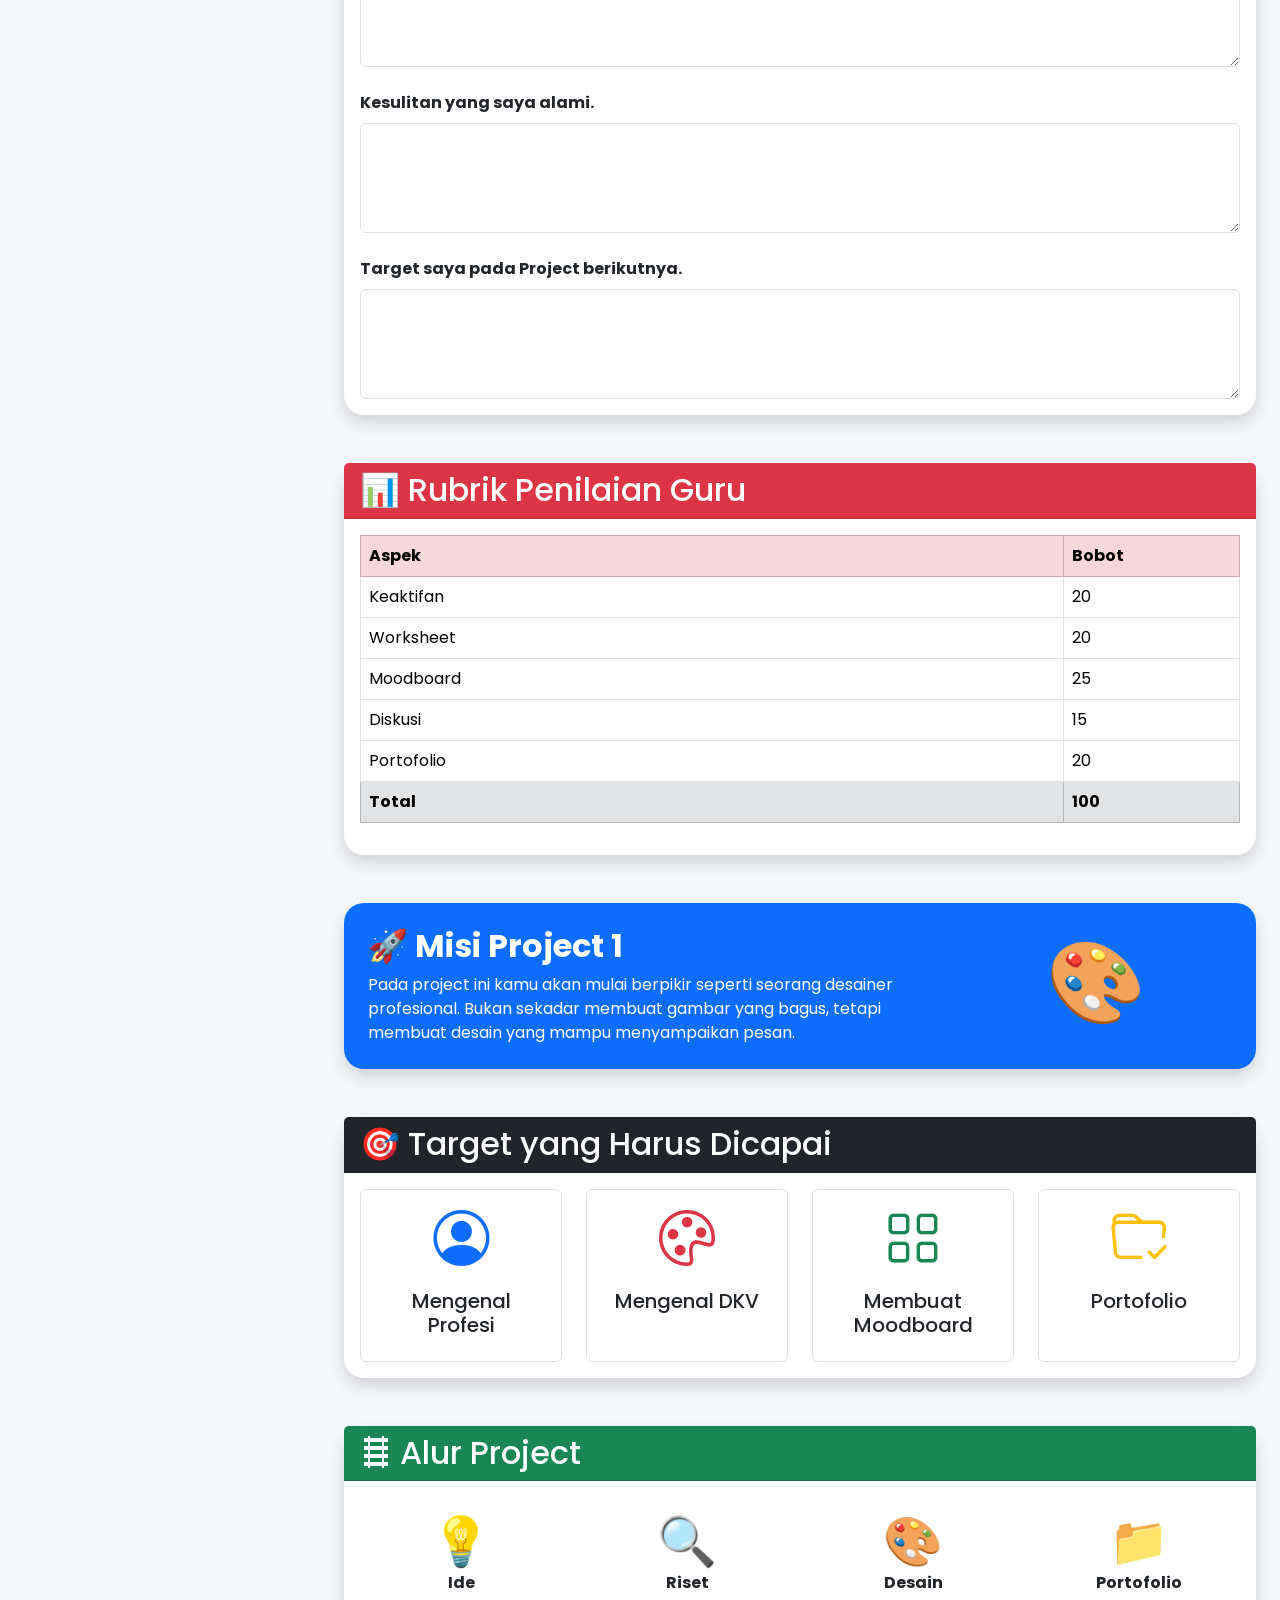
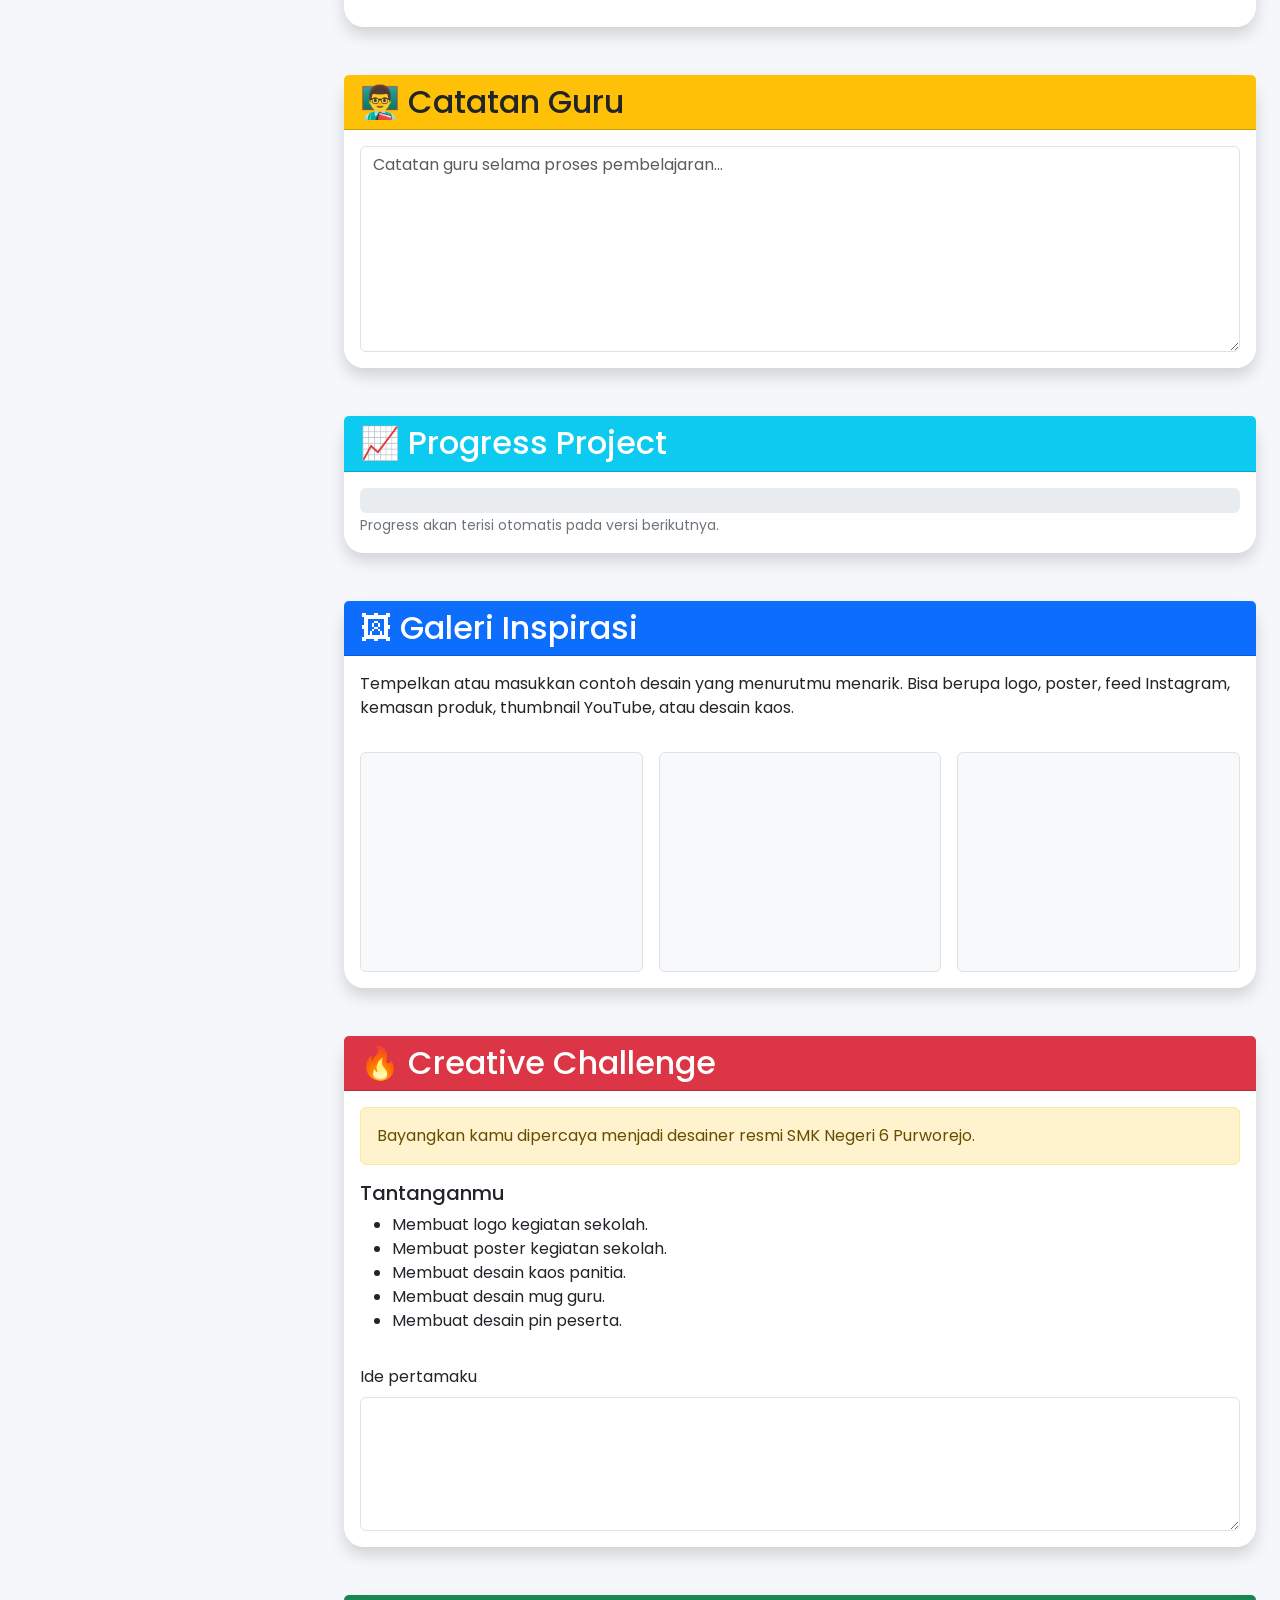
==== commit 987f23b7: "feat: complete project 2 and improve workbook engine" ====
--- a/project.html
+++ b/project.html
@@ -1,36 +1,121 @@
-<!DOCTYPE html>
+<!doctype html>
 <html lang="id">
+  <head>
+    <meta charset="UTF-8" />
 
-<head>
+    <meta name="viewport" content="width=device-width, initial-scale=1" />
 
-<meta charset="UTF-8">
+    <title>Workbook DKV</title>
 
-<meta name="viewport" content="width=device-width, initial-scale=1">
+    <!-- Bootstrap -->
+    <link
+      href="https://cdn.jsdelivr.net/npm/bootstrap@5.3.7/dist/css/bootstrap.min.css"
+      rel="stylesheet"
+    />
 
-<title>Project</title>
+    <!-- Bootstrap Icon -->
+    <link
+      href="https://cdn.jsdelivr.net/npm/bootstrap-icons@1.13.1/font/bootstrap-icons.css"
+      rel="stylesheet"
+    />
 
-<link href="https://cdn.jsdelivr.net/npm/bootstrap@5.3.7/dist/css/bootstrap.min.css" rel="stylesheet">
+    <!-- Custom CSS -->
+    <link href="assets/css/style.css" rel="stylesheet" />
+  </head>
 
-<link href="assets/css/style.css" rel="stylesheet">
-<link href="https://cdn.jsdelivr.net/npm/bootstrap-icons@1.13.1/font/bootstrap-icons.css" rel="stylesheet">
+  <body>
+    <!-- ==========================
+        MOBILE HEADER
+    =========================== -->
 
-</head>
+    <div class="d-lg-none sticky-top bg-white shadow-sm">
+      <div
+        class="container-fluid py-2 d-flex justify-content-between align-items-center"
+      >
+        <button
+          class="btn btn-primary"
+          data-bs-toggle="offcanvas"
+          data-bs-target="#mobileSidebar"
+        >
+          <i class="bi bi-list"></i>
+        </button>
 
-<body>
+        <strong> Workbook DKV </strong>
 
-<div class="container py-5">
-
-    <div id="project-content">
-
-        Loading...
-
+        <a href="index.html" class="btn btn-outline-secondary">
+          <i class="bi bi-house"></i>
+        </a>
+      </div>
     </div>
 
-</div>
+    <!-- ==========================
+        LAYOUT
+    =========================== -->
 
-<script src="assets/js/project.js"></script>
-<script src="assets/js/worksheet.js"></script>
+    <div class="container-fluid">
+      <div class="row">
+        <!-- ==========================
+                SIDEBAR DESKTOP
+            =========================== -->
 
-</body>
+        <aside class="col-lg-3 d-none d-lg-block">
+          <div class="workbook-sidebar">
+            <div class="p-3 border-bottom">
+              <h4 class="fw-bold mb-0">📚 Workbook DKV</h4>
 
-</html>+              <small class="text-secondary"> Project Navigation </small>
+            </div>
+
+            <div id="sidebar-nav"></div>
+          </div>
+        </aside>
+
+        <!-- ==========================
+                CONTENT
+            =========================== -->
+
+        <main class="col-lg-9">
+          <div class="container py-4">
+            <div
+              class="d-none d-lg-flex justify-content-between align-items-center mb-4"
+            >
+              <a href="index.html" class="btn btn-outline-secondary">
+                <i class="bi bi-arrow-left"></i>
+
+                Dashboard
+              </a>
+
+              <span class="badge bg-primary">
+                Workbook Project Based Learning
+              </span>
+            </div>
+
+            <div id="project-content">Loading...</div>
+          </div>
+        </main>
+      </div>
+    </div>
+
+    <!-- ==========================
+        MOBILE SIDEBAR
+    =========================== -->
+
+    <div class="offcanvas offcanvas-start" tabindex="-1" id="mobileSidebar">
+      <div class="offcanvas-header">
+        <h5 class="offcanvas-title">📚 Daftar Isi</h5>
+
+        <button class="btn-close" data-bs-dismiss="offcanvas"></button>
+      </div>
+
+      <div class="offcanvas-body" id="sidebar-nav-mobile"></div>
+    </div>
+
+    <!-- Bootstrap -->
+    <script src="https://cdn.jsdelivr.net/npm/bootstrap@5.3.7/dist/js/bootstrap.bundle.min.js"></script>
+
+    <!-- Javascript -->
+    <script src="assets/js/navigation.js"></script>
+    <script src="assets/js/worksheet.js"></script>
+    <script src="assets/js/project.js"></script>
+  </body>
+</html>
--- a/assets/css/style.css
+++ b/assets/css/style.css
@@ -3,415 +3,581 @@
    Version : 1.0
 ===================================================== */
 
-@import url('https://fonts.googleapis.com/css2?family=Poppins:wght@300;400;500;600;700;800&display=swap');
-
-:root{
-
-    --primary:#4F46E5;
-    --primary-light:#EEF2FF;
-
-    --success:#22C55E;
-    --warning:#F59E0B;
-    --danger:#EF4444;
-
-    --dark:#0F172A;
-
-    --gray:#64748B;
-
-    --border:#E2E8F0;
-
-    --background:#F8FAFC;
-
-    --card:#FFFFFF;
-
-    --radius:20px;
-
-    --shadow:0 15px 35px rgba(0,0,0,.06);
-
-    --transition:.3s ease;
-
-}
-
-*{
-
-    margin:0;
-    padding:0;
-    box-sizing:border-box;
-
-}
-
-body{
-
-    font-family:'Poppins',sans-serif;
-
-    background:var(--background);
-
-    color:var(--dark);
-
-}
-
-a{
-
-    text-decoration:none;
-
-}
-
-.wrapper{
-
-    display:flex;
-
-    min-height:100vh;
-
+@import url("https://fonts.googleapis.com/css2?family=Poppins:wght@300;400;500;600;700;800&display=swap");
+
+:root {
+  --primary: #4f46e5;
+  --primary-light: #eef2ff;
+
+  --success: #22c55e;
+  --warning: #f59e0b;
+  --danger: #ef4444;
+
+  --dark: #0f172a;
+
+  --gray: #64748b;
+
+  --border: #e2e8f0;
+
+  --background: #f8fafc;
+
+  --card: #ffffff;
+
+  --radius: 20px;
+
+  --shadow: 0 15px 35px rgba(0, 0, 0, 0.06);
+
+  --transition: 0.3s ease;
+}
+
+* {
+  margin: 0;
+  padding: 0;
+  box-sizing: border-box;
+}
+
+body {
+  font-family: "Poppins", sans-serif;
+
+  background: var(--background);
+
+  color: var(--dark);
+}
+
+a {
+  text-decoration: none;
+}
+
+.wrapper {
+  display: flex;
+
+  min-height: 100vh;
 }
 
 /* ===================================
         SIDEBAR
 =================================== */
 
-.sidebar{
-
-    width:280px;
-
-    background:white;
-
-    border-right:1px solid var(--border);
-
-    position:fixed;
-
-    top:0;
-
-    left:0;
-
-    bottom:0;
-
-    overflow:auto;
-
-    z-index:1000;
-
-}
-
-.sidebar-header{
-
-    padding:30px;
-
-    display:flex;
-
-    align-items:center;
-
-    gap:15px;
-
-}
-
-.logo{
-
-    width:60px;
-
-    height:60px;
-
-    border-radius:16px;
-
-    background:var(--primary);
-
-    color:white;
-
-    display:flex;
-
-    align-items:center;
-
-    justify-content:center;
-
-    font-size:28px;
-
-}
-
-.menu{
-
-    list-style:none;
-
-    padding:10px;
-
-}
-
-.menu li{
-
-    margin-bottom:10px;
-
-}
-
-.menu a{
-
-    display:flex;
-
-    align-items:center;
-
-    gap:15px;
-
-    padding:15px 20px;
-
-    border-radius:15px;
-
-    color:var(--gray);
-
-    font-weight:500;
-
-    transition:var(--transition);
-
-}
-
-.menu a:hover{
-
-    background:var(--primary-light);
-
-    color:var(--primary);
-
-}
-
-.menu a.active{
-
-    background:var(--primary);
-
-    color:white;
-
+.sidebar {
+  width: 280px;
+
+  background: white;
+
+  border-right: 1px solid var(--border);
+
+  position: fixed;
+
+  top: 0;
+
+  left: 0;
+
+  bottom: 0;
+
+  overflow: auto;
+
+  z-index: 1000;
+}
+
+.sidebar-header {
+  padding: 30px;
+
+  display: flex;
+
+  align-items: center;
+
+  gap: 15px;
+}
+
+.logo {
+  width: 60px;
+
+  height: 60px;
+
+  border-radius: 16px;
+
+  background: var(--primary);
+
+  color: white;
+
+  display: flex;
+
+  align-items: center;
+
+  justify-content: center;
+
+  font-size: 28px;
+}
+
+.menu {
+  list-style: none;
+
+  padding: 10px;
+}
+
+.menu li {
+  margin-bottom: 10px;
+}
+
+.menu a {
+  display: flex;
+
+  align-items: center;
+
+  gap: 15px;
+
+  padding: 15px 20px;
+
+  border-radius: 15px;
+
+  color: var(--gray);
+
+  font-weight: 500;
+
+  transition: var(--transition);
+}
+
+.menu a:hover {
+  background: var(--primary-light);
+
+  color: var(--primary);
+}
+
+.menu a.active {
+  background: var(--primary);
+
+  color: white;
 }
 
 /* ===================================
         CONTENT
 =================================== */
 
-.content{
-
-    margin-left:280px;
-
-    width:100%;
-
-    padding:35px;
-
+.content {
+  margin-left: 280px;
+
+  width: 100%;
+
+  padding: 35px;
 }
 
 /* ===================================
         NAVBAR
 =================================== */
 
-.navbar{
-
-    background:white;
-
-    border-radius:var(--radius);
-
-    padding:20px 30px;
-
-    box-shadow:var(--shadow);
-
+.navbar {
+  background: white;
+
+  border-radius: var(--radius);
+
+  padding: 20px 30px;
+
+  box-shadow: var(--shadow);
 }
 
 /* ===================================
         CARD
 =================================== */
 
-.card{
-
-    border:none;
-
-    border-radius:var(--radius);
-
-    box-shadow:var(--shadow);
-
-}
-
-.dashboard-card{
-
-    transition:.3s;
-
-}
-
-.dashboard-card:hover{
-
-    transform:translateY(-6px);
-
-}
-
-.project-card{
-
-    transition:.3s;
-
-}
-
-.project-card:hover{
-
-    transform:translateY(-8px);
-
+.card {
+  border: none;
+
+  border-radius: var(--radius);
+
+  box-shadow: var(--shadow);
+}
+
+.dashboard-card {
+  transition: 0.3s;
+}
+
+.dashboard-card:hover {
+  transform: translateY(-6px);
+}
+
+.project-card {
+  transition: 0.3s;
+}
+
+.project-card:hover {
+  transform: translateY(-8px);
 }
 
 /* ===================================
         WELCOME CARD
 =================================== */
 
-.welcome-card{
-
-    background:linear-gradient(135deg,#4F46E5,#6366F1);
-
-    color:white;
-
-}
-
-.welcome-card p{
-
-    color:#E2E8F0 !important;
-
-}
-
-.welcome-card .btn{
-
-    border-radius:12px;
-
-    padding:12px 24px;
-
+.welcome-card {
+  background: linear-gradient(135deg, #4f46e5, #6366f1);
+
+  color: white;
+}
+
+.welcome-card p {
+  color: #e2e8f0 !important;
+}
+
+.welcome-card .btn {
+  border-radius: 12px;
+
+  padding: 12px 24px;
 }
 
 /* ===================================
         ICON
 =================================== */
 
-.icon-circle{
-
-    width:70px;
-
-    height:70px;
-
-    border-radius:18px;
-
-    display:flex;
-
-    align-items:center;
-
-    justify-content:center;
-
+.icon-circle {
+  width: 70px;
+
+  height: 70px;
+
+  border-radius: 18px;
+
+  display: flex;
+
+  align-items: center;
+
+  justify-content: center;
 }
 
 /* ===================================
         TIMELINE
 =================================== */
 
-.timeline-item{
-
-    position:relative;
-
-}
-
-.timeline-circle{
-
-    width:70px;
-
-    height:70px;
-
-    border-radius:50%;
-
-    display:flex;
-
-    align-items:center;
-
-    justify-content:center;
-
-    margin:auto;
-
+.timeline-item {
+  position: relative;
+}
+
+.timeline-circle {
+  width: 70px;
+
+  height: 70px;
+
+  border-radius: 50%;
+
+  display: flex;
+
+  align-items: center;
+
+  justify-content: center;
+
+  margin: auto;
 }
 
 /* ===================================
         BUTTON
 =================================== */
 
-.btn{
-
-    border-radius:12px;
-
-    transition:.3s;
-
-}
-
-.btn:hover{
-
-    transform:translateY(-2px);
-
+.btn {
+  border-radius: 12px;
+
+  transition: 0.3s;
+}
+
+.btn:hover {
+  transform: translateY(-2px);
 }
 
 /* ===================================
         CODE
 =================================== */
 
-code{
-
-    white-space:pre-wrap;
-
-    display:block;
-
-    font-size:.9rem;
-
+code {
+  white-space: pre-wrap;
+
+  display: block;
+
+  font-size: 0.9rem;
 }
 
 /* ===================================
         FOOTER
 =================================== */
 
-footer{
-
-    margin-top:50px;
-
+footer {
+  margin-top: 50px;
 }
 
 /* ===================================
         RESPONSIVE
 =================================== */
 
-@media(max-width:992px){
-
-    .sidebar{
-
-        display:none;
-
-    }
-
-    .content{
-
-        margin-left:0;
-
-        padding:20px;
-
-    }
-
+@media (max-width: 992px) {
+  .sidebar {
+    display: none;
+  }
+
+  .content {
+    margin-left: 0;
+
+    padding: 20px;
+  }
 }
 
 /* ================================
 Worksheet Toast
 ================================ */
 
-.worksheet-toast{
-
-    position:fixed;
-
-    right:20px;
-
-    bottom:20px;
-
-    background:#198754;
-
-    color:white;
-
-    padding:12px 20px;
-
-    border-radius:12px;
-
-    opacity:0;
-
-    transition:.3s;
-
-    z-index:99999;
-
-    box-shadow:0 10px 25px rgba(0,0,0,.15);
-
-}
-
-.worksheet-toast.show{
-
-    opacity:1;
-
-}+.worksheet-toast {
+  position: fixed;
+
+  right: 20px;
+
+  bottom: 20px;
+
+  background: #198754;
+
+  color: white;
+
+  padding: 12px 20px;
+
+  border-radius: 12px;
+
+  opacity: 0;
+
+  transition: 0.3s;
+
+  z-index: 99999;
+
+  box-shadow: 0 10px 25px rgba(0, 0, 0, 0.15);
+}
+
+.worksheet-toast.show {
+  opacity: 1;
+}
+
+/* =======================================
+WORKBOOK SIDEBAR
+======================================= */
+
+.workbook-sidebar {
+  position: sticky;
+
+  top: 20px;
+
+  max-height: 95vh;
+
+  overflow: auto;
+
+  padding: 20px;
+}
+
+.workbook-sidebar h5 {
+  font-weight: 700;
+
+  margin-bottom: 20px;
+}
+
+.workbook-sidebar a {
+  display: block;
+
+  padding: 10px 15px;
+
+  margin-bottom: 8px;
+
+  color: #555;
+
+  text-decoration: none;
+
+  border-radius: 10px;
+
+  transition: 0.25s;
+
+  font-size: 0.95rem;
+}
+
+.workbook-sidebar a:hover {
+  background: #eef2ff;
+
+  color: #4f46e5;
+}
+
+.workbook-sidebar a.active {
+  background: #4f46e5;
+
+  color: white;
+
+  font-weight: 600;
+}
+/* ==================================
+Mobile TOC
+================================== */
+
+.toc-button {
+  position: fixed;
+
+  right: 20px;
+
+  bottom: 20px;
+
+  width: 60px;
+
+  height: 60px;
+
+  border-radius: 50%;
+
+  z-index: 9999;
+
+  box-shadow: 0 10px 30px rgba(0, 0, 0, 0.2);
+}
+/* Floating TOC */
+
+.toc-button {
+  position: fixed;
+
+  right: 25px;
+
+  bottom: 25px;
+
+  width: 58px;
+
+  height: 58px;
+
+  border-radius: 50%;
+
+  z-index: 9999;
+
+  box-shadow: 0 10px 25px rgba(0, 0, 0, 0.25);
+}
+
+/* Smooth Scroll */
+
+html {
+  scroll-behavior: smooth;
+}
+/* =====================================================
+WORKBOOK LAYOUT
+===================================================== */
+
+body {
+  background: #f5f7fb;
+
+  scroll-behavior: smooth;
+}
+
+/* =====================================================
+SIDEBAR
+===================================================== */
+
+.workbook-sidebar {
+  position: sticky;
+
+  top: 0;
+
+  height: 100vh;
+
+  overflow-y: auto;
+
+  background: #ffffff;
+
+  border-right: 1px solid #e9ecef;
+
+  box-shadow: 0 0 15px rgba(0, 0, 0, 0.05);
+}
+
+/* Scrollbar */
+
+.workbook-sidebar::-webkit-scrollbar {
+  width: 8px;
+}
+
+.workbook-sidebar::-webkit-scrollbar-thumb {
+  background: #d0d5dd;
+
+  border-radius: 20px;
+}
+
+/* =====================================================
+DAFTAR ISI
+===================================================== */
+
+#sidebar-nav {
+  padding: 15px;
+}
+
+#sidebar-nav-mobile {
+  padding: 10px;
+}
+
+#sidebar-nav a,
+#sidebar-nav-mobile a {
+  display: flex;
+
+  align-items: center;
+
+  gap: 10px;
+
+  padding: 12px 15px;
+
+  margin-bottom: 8px;
+
+  border-radius: 12px;
+
+  text-decoration: none;
+
+  color: #495057;
+
+  transition: 0.25s;
+
+  font-size: 0.95rem;
+
+  font-weight: 500;
+}
+
+#sidebar-nav a:hover,
+#sidebar-nav-mobile a:hover {
+  background: #eef2ff;
+
+  color: #4f46e5;
+}
+
+#sidebar-nav a.active,
+#sidebar-nav-mobile a.active {
+  background: #4f46e5;
+
+  color: #ffffff;
+}
+
+/* =====================================================
+CONTENT
+===================================================== */
+
+main {
+  min-height: 100vh;
+}
+
+#project-content {
+  animation: fadeIn 0.35s;
+}
+
+@keyframes fadeIn {
+  from {
+    opacity: 0;
+
+    transform: translateY(12px);
+  }
+
+  to {
+    opacity: 1;
+
+    transform: none;
+  }
+}
+
+/* =====================================================
+SECTION
+===================================================== */
+
+section {
+  scroll-margin-top: 20px;
+}
+
+/* =====================================================
+MOBILE
+===================================================== */
+
+@media (max-width: 991px) {
+  .workbook-sidebar {
+    display: none;
+  }
+}
